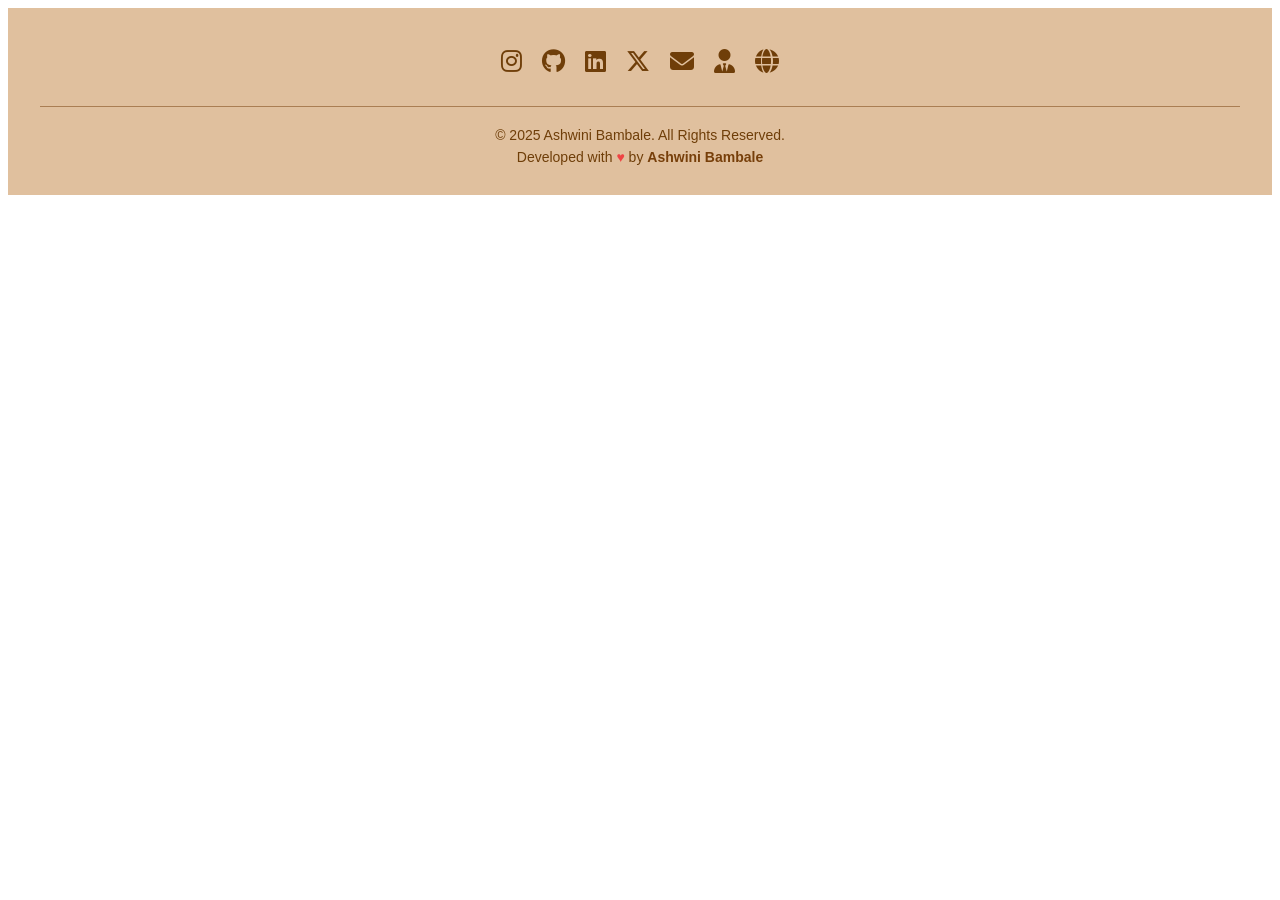
==== index.html @ 0dacc8e0 "Add files via upload" ====
<!DOCTYPE html>
<html lang="en">
<head>
  <meta charset="UTF-8">
  <meta name="viewport" content="width=device-width, initial-scale=1.0">
  <title>Ashwini Portfolio</title>
  <link rel="stylesheet" href="https://cdnjs.cloudflare.com/ajax/libs/font-awesome/6.7.1/css/all.min.css">
  
  <!-- Global & Component Styles -->
  <link rel="stylesheet" href="Style/style.css">
  <link rel="stylesheet" href="Style/home.css">
  <link rel="stylesheet" href="Style/about.css">
  <link rel="stylesheet" href="Style/skills.css">
  <link rel="stylesheet" href="Style/contact.css">
  <link rel="stylesheet" href="Style/Pproject.css">
  <link rel="stylesheet" href="Style/Eproject.css">
  <link rel="stylesheet" href="Style/resume.css"> 
  <link rel="stylesheet" href="Style/services.css">
  <link rel="stylesheet" href="Style/training.css">
  

  <link rel="stylesheet" href="https://unpkg.com/aos@next/dist/aos.css" />


  <style>
    /* Smooth scrolling */
    html {
      scroll-behavior: smooth;
    }
    section {
      min-height: 100vh; /* full page height */
      padding: 90px 20px;
      background: linear-gradient(to right, #fff5ec, #fbd9b6);

    }
  </style>
  
</head>

<body>
     <div id="navigation-placeholder"></div>
     <div id="home-placeholder"></div>
     <div id="about-placeholder"></div>
     <div id="skills-placeholder"></div>
     <div id="resume-placeholder"></div>
     <div id="software-placeholder"></div>
     <div id="experience-projects-placeholder"></div>
     <div id="personal-projects-placeholder"></div>
     <div id="training-placeholder"></div>
     <div id="services-placeholder"></div>
     <div id="contact-placeholder"></div>
    
    
     
    <!-- Other sections will come here -->

     <script src="https://unpkg.com/aos@next/dist/aos.js"></script>
    <script src="js/script.js"></script>

    <!-- Include Font Awesome in your <head> tag if possible -->
<link rel="stylesheet" href="https://cdnjs.cloudflare.com/ajax/libs/font-awesome/6.4.0/css/all.min.css">

<footer id="footer" style="background-color: #e0c09e; color: #6f3e09; padding: 30px 20px; font-family: 'Poppins', sans-serif;">
  <div style="max-width: 1200px; margin: 0 auto; display: flex; flex-direction: column; gap: 15px;">

    <!-- Social Media Icons -->
    <div style="display: flex; gap: 20px; align-items: center; justify-content: center; flex-wrap: wrap; padding: 10px 0;">

      <!-- Instagram -->
      <a href="https://www.instagram.com/_ashu1526_/" target="_blank" rel="noopener noreferrer" aria-label="Instagram" style="color: #6f3e09; font-size: 24px;">
        <i class="fab fa-instagram"></i>
      </a>

      <!-- GitHub -->
      <a href="https://github.com/ash15225" target="_blank" rel="noopener noreferrer" aria-label="GitHub" style="color: #6f3e09; font-size: 24px;">
        <i class="fab fa-github"></i>
      </a>

      <!-- LinkedIn -->
      <a href="https://www.linkedin.com/in/ashwini-bambale-016206223/" target="_blank" rel="noopener noreferrer" aria-label="LinkedIn" style="color: #6f3e09; font-size: 24px;">
        <i class="fab fa-linkedin"></i>
      </a>

      <!-- Twitter / X -->
      <a href="https://x.com/AshwiniBamble" target="_blank" rel="noopener noreferrer" aria-label="Twitter" style="color: #6f3e09; font-size: 24px;">
        <i class="fab fa-x-twitter"></i>
      </a>

      <!-- Email -->
      <a href="mailto:ashwinibambale200@gmail.com" aria-label="Email" style="color: #6f3e09; font-size: 24px;">
        <i class="fas fa-envelope"></i>
      </a>

      <!-- Indeed Profile -->
      <a href="https://profile.indeed.com/?hl=en_IN&co=IN&from=gnav-homepage" target="_blank" rel="noopener noreferrer" aria-label="Indeed Profile" style="color: #6f3e09; font-size: 24px;">
        <i class="fas fa-user-tie"></i>
      </a>

      <!-- Portfolio Website -->
      <a href="https://ash15225.github.io/my-portfolio/" target="_blank" rel="noopener noreferrer" aria-label="Portfolio Website" style="color: #6f3e09; font-size: 24px;">
        <i class="fas fa-globe"></i>
      </a>

    </div>

    <!-- Divider Line -->
    <div style="height: 1px; background-color: #773f0a; opacity: 0.5; margin: 5px 0;"></div>

    <!-- Copyright & Credit -->
    <div style="text-align: center; font-size: 14px; display: flex; flex-direction: column; gap: 6px;">
      <div>
        © 2025 Ashwini Bambale. All Rights Reserved.
      </div>
      <div>
        Developed with <span style="color: #ef4444;">♥</span> by 
        <a href="https://www.linkedin.com/in/ashwini-bambale-016206223/" target="_blank" rel="noopener noreferrer" style="color: #773f0a; font-weight: 600; text-decoration: none;">Ashwini Bambale</a>
      </div>
    </div>

  </div>
</footer>

</body>
</html>
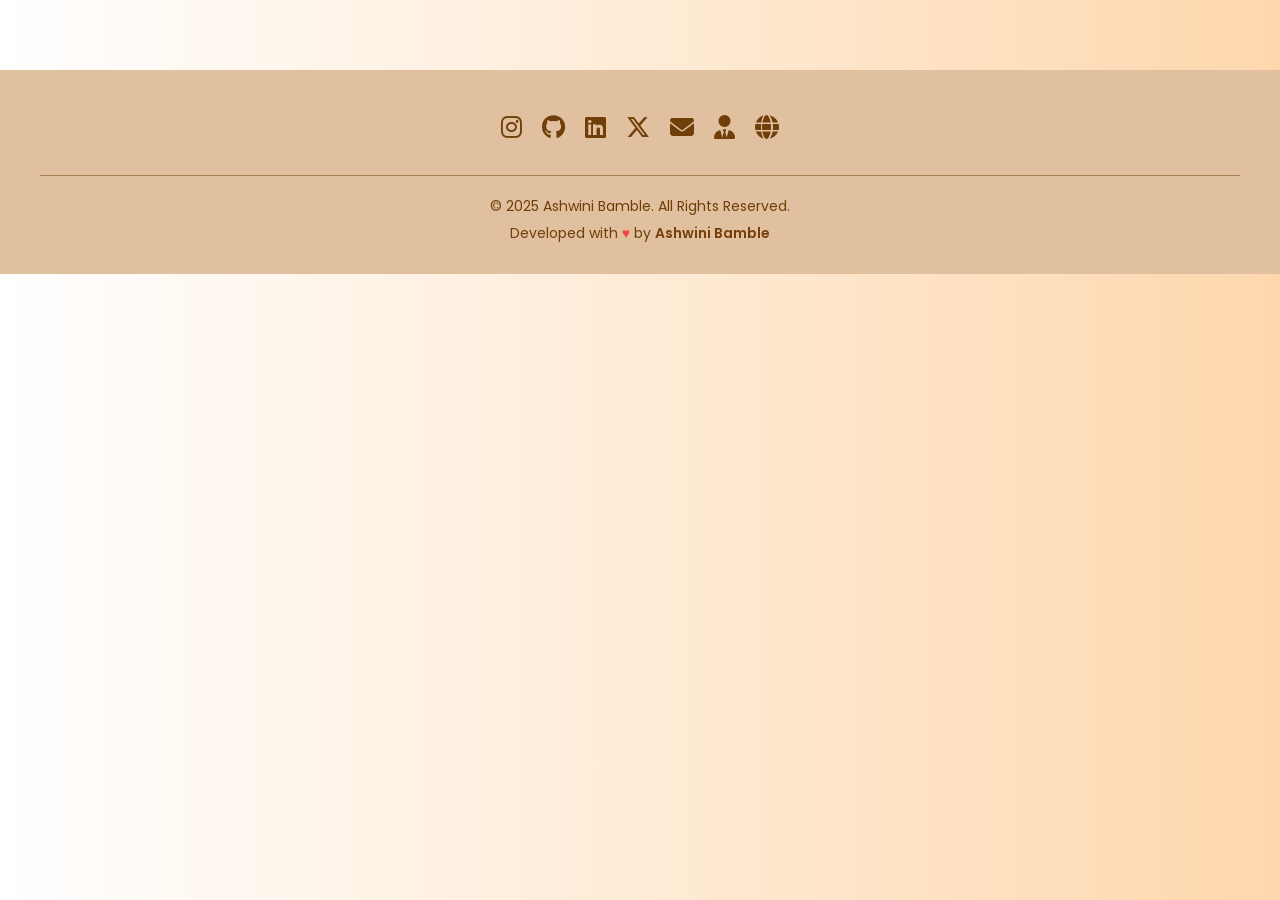
==== commit 28539b7e: "Update index.html" ====
--- a/index.html
+++ b/index.html
@@ -7,16 +7,16 @@
   <link rel="stylesheet" href="https://cdnjs.cloudflare.com/ajax/libs/font-awesome/6.7.1/css/all.min.css">
   
   <!-- Global & Component Styles -->
-  <link rel="stylesheet" href="Style/style.css">
-  <link rel="stylesheet" href="Style/home.css">
-  <link rel="stylesheet" href="Style/about.css">
-  <link rel="stylesheet" href="Style/skills.css">
-  <link rel="stylesheet" href="Style/contact.css">
-  <link rel="stylesheet" href="Style/Pproject.css">
-  <link rel="stylesheet" href="Style/Eproject.css">
-  <link rel="stylesheet" href="Style/resume.css"> 
-  <link rel="stylesheet" href="Style/services.css">
-  <link rel="stylesheet" href="Style/training.css">
+  <link rel="stylesheet" href="./style.css">
+  <link rel="stylesheet" href="./home.css">
+  <link rel="stylesheet" href="./about.css">
+  <link rel="stylesheet" href="./skills.css">
+  <link rel="stylesheet" href="./contact.css">
+  <link rel="stylesheet" href="./Pproject.css">
+  <link rel="stylesheet" href="./Eproject.css">
+  <link rel="stylesheet" href="./resume.css"> 
+  <link rel="stylesheet" href="./services.css">
+  <link rel="stylesheet" href="./training.css">
   
 
   <link rel="stylesheet" href="https://unpkg.com/aos@next/dist/aos.css" />
@@ -55,10 +55,11 @@
     <!-- Other sections will come here -->
 
      <script src="https://unpkg.com/aos@next/dist/aos.js"></script>
-    <script src="js/script.js"></script>
+    <script src="./script.js"></script>
 
     <!-- Include Font Awesome in your <head> tag if possible -->
 <link rel="stylesheet" href="https://cdnjs.cloudflare.com/ajax/libs/font-awesome/6.4.0/css/all.min.css">
+
 
 <footer id="footer" style="background-color: #e0c09e; color: #6f3e09; padding: 30px 20px; font-family: 'Poppins', sans-serif;">
   <div style="max-width: 1200px; margin: 0 auto; display: flex; flex-direction: column; gap: 15px;">
@@ -72,7 +73,7 @@
       </a>
 
       <!-- GitHub -->
-      <a href="https://github.com/ash15225" target="_blank" rel="noopener noreferrer" aria-label="GitHub" style="color: #6f3e09; font-size: 24px;">
+      <a href="https://github.com/ashwinibambale200-maker" target="_blank" rel="noopener noreferrer" aria-label="GitHub" style="color: #6f3e09; font-size: 24px;">
         <i class="fab fa-github"></i>
       </a>
 
@@ -97,7 +98,7 @@
       </a>
 
       <!-- Portfolio Website -->
-      <a href="https://ash15225.github.io/my-portfolio/" target="_blank" rel="noopener noreferrer" aria-label="Portfolio Website" style="color: #6f3e09; font-size: 24px;">
+      <a href="https://ashwinibambale200-maker.github.io/ashwini-portfolio/" target="_blank" rel="noopener noreferrer" aria-label="Portfolio Website" style="color: #6f3e09; font-size: 24px;">
         <i class="fas fa-globe"></i>
       </a>
 
@@ -109,16 +110,17 @@
     <!-- Copyright & Credit -->
     <div style="text-align: center; font-size: 14px; display: flex; flex-direction: column; gap: 6px;">
       <div>
-        © 2025 Ashwini Bambale. All Rights Reserved.
+        © 2025 Ashwini Bamble. All Rights Reserved.
       </div>
       <div>
         Developed with <span style="color: #ef4444;">♥</span> by 
-        <a href="https://www.linkedin.com/in/ashwini-bambale-016206223/" target="_blank" rel="noopener noreferrer" style="color: #773f0a; font-weight: 600; text-decoration: none;">Ashwini Bambale</a>
+        <a href="https://www.linkedin.com/in/ashwini-bambale-016206223/" target="_blank" rel="noopener noreferrer" style="color: #773f0a; font-weight: 600; text-decoration: none;">Ashwini Bamble</a>
       </div>
     </div>
 
   </div>
 </footer>
 
+
 </body>
 </html>
--- a/style.css
+++ b/style.css
@@ -0,0 +1,821 @@
+
+/* =========================================
+   1. GOOGLE FONT AND GLOBAL STYLES
+========================================= */
+
+@import url('https://fonts.googleapis.com/css2?family=Poppins:wght@100;200;300;400;500;600;700&display=swap');
+
+* {
+  margin: 0;
+  padding: 0;
+  box-sizing: border-box;
+  font-family: 'Poppins', sans-serif;
+}
+
+html {
+  scroll-behavior: smooth;
+  scroll-padding-top: 75px;
+  overflow-x: clip;
+}
+
+body {
+  width: 100%;
+  min-height: 100vh;
+  padding-top: 70px;
+  overflow-x: clip;
+  background: linear-gradient(to right, #ffffff, #fed7ad);
+  color: #222;
+}
+
+img {
+  max-width: 100%;
+  height: auto;
+}
+
+a {
+  overflow-wrap: anywhere;
+}
+
+h1,
+h2,
+h3,
+h4 {
+  line-height: 1.3;
+  overflow-wrap: break-word;
+}
+
+p,
+li {
+  line-height: 1.7;
+}
+
+/* =========================================
+   2. NAVIGATION BAR
+========================================= */
+
+nav {
+  width: 100%;
+  height: 70px;
+  position: fixed;
+  top: 0;
+  left: 0;
+  z-index: 1000;
+  display: flex;
+  align-items: center;
+  justify-content: center;
+  background: linear-gradient(to right, #ffe9d2, #c9b198);
+  box-shadow: 0 2px 10px rgba(0, 0, 0, 0.1);
+}
+
+.nav-container {
+  width: 100%;
+  max-width: 1400px;
+  height: 100%;
+  padding: 0 30px;
+  margin: 0 auto;
+  display: flex;
+  align-items: center;
+  justify-content: space-between;
+  gap: 20px;
+}
+
+.logo {
+  color: #222;
+  font-size: 1.5rem;
+  font-weight: 600;
+  flex-shrink: 0;
+}
+
+.logo span {
+  color: #6d4300;
+  text-shadow: 0 0 10px rgba(109, 67, 0, 0.2);
+}
+
+.nav-container > .links {
+  display: flex;
+  align-items: center;
+  justify-content: flex-end;
+  gap: clamp(12px, 2vw, 30px);
+}
+
+.nav-container .links .link a {
+  position: relative;
+  display: inline-block;
+  color: #222;
+  text-decoration: none;
+  font-size: clamp(0.85rem, 1.1vw, 1.05rem);
+  font-weight: 500;
+  transition: color 0.3s ease;
+  white-space: nowrap;
+}
+
+.nav-container .links .link a::before {
+  content: "";
+  position: absolute;
+  bottom: -5px;
+  left: 0;
+  width: 0;
+  height: 3px;
+  background: #6d4300;
+  transition: width 0.3s ease;
+}
+
+.nav-container .links .link a:hover::before {
+  width: 100%;
+}
+
+.nav-container .links .link a:hover {
+  color: #6d4300;
+}
+
+.nav-container .contact-btn {
+  padding: 7px 15px;
+  border: 2px solid #6d4300;
+  border-radius: 25px;
+  transition: background 0.3s ease;
+}
+
+.nav-container .contact-btn:hover {
+  background: #6d4300;
+}
+
+.nav-container .contact-btn:hover a {
+  color: #fff;
+}
+
+.hamburg,
+.cancel {
+  cursor: pointer;
+  font-size: 1.8rem;
+  color: #222;
+}
+
+.hamburg {
+  display: none;
+}
+
+.cancel {
+  display: none;
+}
+
+/* Mobile dropdown menu - hidden by default */
+
+.dropdown {
+  display: none;
+}
+
+
+
+/* =========================================
+   9. FOOTER
+========================================= */
+
+footer {
+  width: 100%;
+  overflow-wrap: anywhere;
+}
+
+footer a {
+  transition: color 0.3s ease, transform 0.3s ease;
+}
+
+footer a:hover {
+  color: #f09a3e !important;
+}
+
+/* =========================================
+   10. TABLET RESPONSIVENESS
+========================================= */
+
+@media (max-width: 1000px) {
+  .nav-container {
+    padding: 0 20px;
+  }
+
+  .nav-container > .links {
+    gap: 13px;
+  }
+
+  .nav-container .links .link a {
+    font-size: 0.85rem;
+  }
+
+  .logo h2 {
+    font-size: 20px !important;
+  }
+
+  .main-container {
+    gap: 25px;
+  }
+
+  .main-container .image {
+    width: 45%;
+  }
+
+  .main-container .content {
+    width: 50%;
+  }
+
+  .service-list {
+    grid-template-columns: repeat(2, minmax(0, 1fr));
+  }
+}
+
+/* =========================================
+   11. MOBILE NAVIGATION AND LAYOUT
+========================================= */
+
+@media (max-width: 768px) {
+  html {
+    scroll-padding-top: 65px;
+  }
+
+  body {
+    padding-top: 60px;
+  }
+
+  nav {
+    height: 60px;
+  }
+
+  .nav-container {
+    flex-direction: row;
+    justify-content: space-between;
+    padding: 0 18px;
+    gap: 10px;
+  }
+
+  .logo {
+    max-width: calc(100% - 45px);
+  }
+
+  .logo h2 {
+    font-size: 18px !important;
+  }
+
+  .nav-container > .links {
+    display: none !important;
+  }
+
+  .hamburg {
+    display: block;
+    position: static;
+    flex-shrink: 0;
+    font-size: 25px;
+    padding: 5px;
+  }
+
+  /* Full-screen mobile menu */
+  .dropdown {
+    display: block;
+    position: fixed;
+    inset: 60px 0 0;
+    z-index: 2000;
+    width: 100%;
+    height: calc(100dvh - 60px);
+    overflow-y: auto;
+    padding: 20px;
+    background: #fff5ec;
+    backdrop-filter: blur(8px);
+    box-shadow: 0 5px 20px rgba(0, 0, 0, 0.15);
+    transform: translateY(-110%);
+    transition: transform 0.3s ease;
+  }
+
+  .dropdown .links {
+    display: flex;
+    flex-direction: column;
+    align-items: stretch;
+    justify-content: flex-start;
+    gap: 5px;
+    padding: 20px 0;
+  }
+/* 
+  .dropdown .links a {
+    display: block;
+    width: 100%;
+    padding: 13px 10px;
+    color: #4a2c00;
+    text-align: center;
+    text-decoration: none;
+    font-size: 1.05rem;
+    border-radius: 6px;
+  } */
+
+  /* .dropdown .links a:hover {
+    background: #6d4300;
+    color: #fff;
+  } */
+
+  /* .dropdown .cancel {
+    display: block;
+    position: static;
+    align-self: center;
+    margin: 15px auto 0;
+    padding: 8px;
+    color: #4a2c00;
+    font-size: 26px;
+  } */
+
+  section {
+    min-height: auto !important;
+    padding: 60px 20px !important;
+    scroll-margin-top: 60px;
+  }
+
+  
+
+  /* Footer */
+  footer > div {
+    max-width: 100%;
+    padding-left: 15px;
+    padding-right: 15px;
+  }
+
+  footer > div > div:first-child {
+    flex-wrap: wrap;
+    justify-content: center;
+    gap: 20px !important;
+  }
+}
+
+/* =========================================
+   12. SMALL MOBILE PHONES
+========================================= */
+
+@media (max-width: 380px) {
+  .nav-container {
+    padding: 0 12px;
+  }
+
+  .logo h2 {
+    font-size: 15px !important;
+  }
+
+  section {
+    padding: 45px 15px !important;
+  }
+
+  .main-container .image img {
+    width: 95%;
+    max-width: 260px;
+  }
+
+  .main-container .content h1 {
+    font-size: 1.9rem;
+  }
+
+  .content .typewriter,
+  .content .typewriter span {
+    font-size: 1.05rem;
+  }
+
+  .social-links {
+    gap: 8px;
+  }
+
+  .social-links i {
+    width: 40px;
+    height: 40px;
+    font-size: 1.15rem;
+  }
+
+  .contact-info,
+  .contact-form {
+    padding: 15px;
+  }
+
+  .circle-skill {
+    width: 80px;
+    height: 80px;
+    flex-basis: 80px;
+  }
+}
+
+/* =========================================
+   13. ACCESSIBILITY
+========================================= */
+
+@media (prefers-reduced-motion: reduce) {
+  html {
+    scroll-behavior: auto;
+  }
+
+  *,
+  *::before,
+  *::after {
+    animation-duration: 0.01ms !important;
+    transition-duration: 0.01ms !important;
+  }
+}
+
+
+
+
+/* Skill Chips */
+.chip-container {
+  display: flex;
+  flex-wrap: wrap;
+  gap: 6px;
+}
+
+.chip {
+  background: #f1f3f5;
+  color: #495057;
+  font-size: 0.73rem;
+  font-weight: 600;
+  padding: 4px 10px;
+  border-radius: 6px;
+}
+
+.bg-chip-green  { background: #f0fdf4; color: #15803d; }
+.bg-chip-purple { background: #faf5ff; color: #7e22ce; }
+
+/* Quote Box & Watermark */
+.edu-quote-box {
+  display: flex;
+  align-items: center;
+  gap: 12px;
+  background: #ffffff;
+  padding: 16px 20px;
+  border-radius: 16px;
+  box-shadow: 0 4px 15px rgba(0,0,0,0.03);
+  border: 1px solid rgba(220, 200, 180, 0.4);
+  margin-top: 25px;
+}
+
+.edu-quote-box p {
+  margin: 0;
+  font-style: italic;
+  color: #555;
+  font-size: 0.9rem;
+}
+
+.watermark-text {
+  text-align: right;
+  font-style: italic;
+  font-weight: 600;
+  color: #888;
+  font-size: 0.95rem;
+  margin-top: 15px;
+  letter-spacing: 0.5px;
+}
+
+
+
+
+/* =========================================
+   2. NAVIGATION BAR
+========================================= */
+
+nav {
+  width: 100%;
+  height: 75px;
+  position: fixed;
+  top: 0;
+  left: 0;
+  z-index: 1000;
+  display: flex;
+  align-items: center;
+  justify-content: center;
+  background: linear-gradient(to right, #ffe9d2, #c9b198);
+  box-shadow: 0 4px 20px rgba(74, 44, 0, 0.08);
+}
+
+.nav-container {
+  width: 100%;
+  max-width: 1350px;
+  height: 100%;
+  padding: 0 30px;
+  margin: 0 auto;
+  display: flex;
+  align-items: center;
+  justify-content: space-between;
+  gap: 15px;
+}
+
+.logo {
+  color: #222;
+  flex-shrink: 0;
+}
+
+.logo span {
+  color: #6d4300;
+  text-shadow: 0 0 10px rgba(109, 67, 0, 0.2);
+}
+
+.nav-container > .links {
+  display: flex;
+  align-items: center;
+  justify-content: flex-end;
+  gap: clamp(12px, 1.5vw, 24px);
+}
+
+.nav-container .links .link a {
+  position: relative;
+  display: inline-block;
+  color: #2c1a00;
+  text-decoration: none;
+  font-size: clamp(0.85rem, 0.95vw, 1rem);
+  font-weight: 500;
+  transition: color 0.3s ease;
+  white-space: nowrap;
+}
+
+.nav-container .links .link a::before {
+  content: "";
+  position: absolute;
+  bottom: -4px;
+  left: 0;
+  width: 0;
+  height: 2.5px;
+  background: #6d4300;
+  transition: width 0.3s ease;
+}
+
+.nav-container .links .link a:hover::before {
+  width: 100%;
+}
+
+.nav-container .links .link a:hover {
+  color: #6d4300;
+}
+
+.nav-container .contact-btn {
+  padding: 6px 16px;
+  border: 2px solid #6d4300;
+  border-radius: 30px;
+  background: transparent;
+  transition: all 0.3s ease;
+}
+
+.nav-container .contact-btn a {
+  color: #e3d7c3;
+  font-weight: 600;
+}
+
+.nav-container .contact-btn:hover {
+  background: #e9dbba;
+  box-shadow: 0 4px 12px rgba(109, 67, 0, 0.2);
+}
+
+.nav-container .contact-btn:hover a {
+  color: #e3d7c3;
+}
+
+/* Hamburger & Cancel Icons */
+.hamburg {
+  display: none;
+  cursor: pointer;
+  font-size: 1.8rem;
+  color: #4a2c00;
+}
+
+.cancel {
+  cursor: pointer;
+  font-size: 1.8rem;
+  color: #4a2c00;
+}
+
+/* Mobile Dropdown Menu */
+/* .dropdown {
+  position: fixed;
+  top: 0;
+  left: -100%;
+  width: 100%;
+  height: 100vh;
+  background: linear-gradient(135deg, #ffe9d2, #c9b198);
+  display: flex;
+  flex-direction: column;
+  align-items: center;
+  justify-content: center;
+  z-index: 1001;
+  transition: all 0.4s ease-in-out;
+} */
+
+/* .dropdown .links {
+  display: flex;
+  flex-direction: column;
+  align-items: center;
+  gap: 18px;
+} */
+
+.dropdown .links a {
+  color: #2c1a00;
+  text-decoration: none;
+  font-size: 1.2rem;
+  font-weight: 600;
+  transition: color 0.3s ease;
+}
+
+.dropdown .links a:hover {
+  color: #6d4300;
+}
+
+.dropdown .cancel {
+  position: absolute;
+  top: 25px;
+  right: 30px;
+  cursor: pointer;
+  font-size: 1.8rem;
+  color: #4a2c00;
+}
+
+/* Responsive Breakpoint: Switches to Hamburger Menu below 1050px */
+@media (max-width: 1050px) {
+  .nav-container > .links {
+    display: none;
+  }
+  .hamburg {
+    display: block;
+  }
+}
+
+
+
+/* =========================================
+   MOBILE DROPDOWN MENU (FINAL FIX)
+========================================= */
+/* =========================================
+   MOBILE DROPDOWN MENU (Glassmorphic Left Sheet)
+========================================= */
+
+.dropdown {
+  position: fixed;
+  top: 0;
+  left: -100%; /* Hidden off-screen to the left by default */
+  width: 82%; /* Covers most of the screen like a sheet drawer */
+  max-width: 340px;
+  height: 100vh;
+  background: rgba(233, 209, 198, 0.85); /* Semi-transparent sheet background */
+  backdrop-filter: blur(12px); /* Frosted glass effect */
+  -webkit-backdrop-filter: blur(12px);
+  border-right: 1px solid rgba(224, 192, 158, 0.5);
+  box-shadow: 10px 0 30px rgba(74, 44, 0, 0.15);
+  display: flex;
+  flex-direction: column;
+  align-items: flex-start;
+  justify-content: flex-start;
+  z-index: 99999;
+  transition: left 0.35s cubic-bezier(0.4, 0, 0.2, 1);
+  padding: 80px 25px 30px 25px;
+  overflow-y: auto;
+}
+
+.dropdown .links {
+  display: flex;
+  flex-direction: column;
+  align-items: flex-start; /* Aligns text and icons to the left */
+  gap: 16px;
+  width: 100%;
+}
+
+.dropdown .links a {
+  display: flex;
+  align-items: center;
+  gap: 14px; /* Space between symbol and text */
+  color: #4a2c00;
+  text-decoration: none;
+  font-size: 1.05rem;
+  font-weight: 500;
+  width: 100%;
+  padding: 8px 10px;
+  border-radius: 8px;
+  transition: all 0.25s ease;
+}
+
+.dropdown .links a i {
+  font-size: 1.15rem;
+  color: #8b4513;
+  width: 24px;
+  text-align: center;
+}
+
+.dropdown .links a:hover {
+  background: rgba(139, 69, 19, 0.1);
+  color: #8b4513;
+  transform: translateX(4px);
+}
+
+/* Close X Mark Button Positioned at Top Right of Sheet */
+.dropdown .cancel {
+  position: absolute;
+  top: 25px;
+  right: 25px;
+  cursor: pointer;
+  font-size: 1.6rem;
+  color: #4a2c00;
+  background: rgba(255, 255, 255, 0.6);
+  width: 36px;
+  height: 36px;
+  border-radius: 50%;
+  display: flex;
+  align-items: center;
+  justify-content: center;
+  transition: all 0.2s ease;
+}
+
+.dropdown .cancel:hover {
+  background: #4a2c00;
+  color: #fff;
+}
+
+
+
+
+
+
+
+
+
+/* Mobile menu: hidden by default */
+.dropdown {
+    position: fixed;
+    top: 0;
+    left: -100;
+    width: 100%;
+    height: 100%;
+    height: 100dvh;
+    background: rgba(233, 209, 198, 0.85); 
+    z-index: 2000;
+    overflow-y: auto;
+
+    transform: translateX(-100%);
+    visibility: hidden;
+    pointer-events: none;
+
+    transition: transform 0.3s ease, visibility 0.3s ease;
+}
+
+/* Open menu */
+.dropdown.active {
+    transform: translateX(0);
+    visibility: visible;
+    pointer-events: auto;
+    left: 0;
+}
+
+/* Display mobile menu items vertically */
+.dropdown .links {
+    display: flex;
+    flex-direction: column;
+    gap: 0;
+    padding: 85px 20px 25px;
+    position: relative;
+}
+.dropdown .links {
+    position: absolute;
+    top: 0;
+    left: 0;
+    width: 280px; /* Adjust width as needed */
+    height: 100%;
+    /* Or your menu background color */
+    padding: 20px;
+    display: flex;
+    flex-direction: column;
+    gap: 15px;
+}
+
+.dropdown .links a {
+    display: flex;
+    align-items: center;
+    gap: 14px;
+    padding: 16px;
+    color: #563600;
+    text-decoration: none;
+    font-size: 18px;
+}
+
+.dropdown .links a:hover {
+    background: rgba(255, 255, 255, 0.4);
+}
+
+/* X button */
+.dropdown .cancel {
+    position: absolute;
+    top: 20px;
+    left: 280px;
+    font-size: 28px;
+    cursor: pointer;
+    padding: 10px;
+    color: #563600;
+}
+
+/* Mobile hamburger */
+.hamburg {
+    cursor: pointer;
+    font-size: 30px;
+    color: #563600;
+}
+
+/* Hide desktop links on smaller screens */
+@media (max-width: 900px) {
+    nav .links {
+        display: none;
+    }
+
+    .hamburg {
+        display: block;
+    }
+}
+
--- a/home.css
+++ b/home.css
@@ -0,0 +1,317 @@
+/* =========================================
+   3. HOME SECTION (Background Removed)
+========================================= */
+
+section {
+  width: 100%;
+  min-height: 90vh;
+  padding: 80px 25px !important;
+  scroll-margin-top: 70px;
+}
+
+#home {
+  display: flex;
+  align-items: center;
+  justify-content: center;
+  /* Background color removed so section background shows through */
+}
+
+.main-container {
+  width: 100%;
+  max-width: 1250px;
+  min-height: 65vh;
+  margin: 0 auto;
+  display: flex;
+  align-items: center;
+  justify-content: space-evenly;
+  gap: 40px;
+}
+
+.main-container .image {
+  width: 45%;
+  min-width: 0;
+}
+
+.main-container .image img {
+  display: block;
+  width: 100%;
+  max-width: 500px;
+  margin: 0 auto;
+  object-fit: contain;
+  filter: drop-shadow(0 15px 25px rgba(74, 44, 0, 0.12));
+  transition: transform 0.4s ease;
+}
+
+.main-container .image img:hover {
+  transform: translateY(-5px);
+}
+
+.main-container .content {
+  width: 45%;
+  min-width: 0;
+  color: #222;
+  font-family: 'Poppins', sans-serif;
+}
+
+.content h1 {
+  font-size: clamp(2.2rem, 4.5vw, 3.6rem);
+  margin-bottom: 12px;
+  font-weight: 700;
+  color: #2c1a00;
+}
+
+.content h1 span {
+  color: #805106;
+  text-shadow: 0 2px 10px rgba(128, 81, 6, 0.15);
+}
+
+.content .typewriter {
+  font-size: clamp(1.2rem, 2.5vw, 1.8rem);
+  font-weight: 600;
+  margin-bottom: 18px;
+  color: #4a2c00;
+}
+
+.content .typewriter span {
+  color: #805106;
+  font-size: clamp(1.2rem, 2.5vw, 1.8rem);
+  text-shadow: 0 0 5px rgba(128, 81, 6, 0.15);
+  position: relative;
+}
+
+.typewriter span::before {
+  content: "Developer";
+  animation: words 10s infinite;
+}
+
+.typewriter span::after {
+  content: "";
+  position: absolute;
+  top: 0;
+  right: -8px;
+  width: calc(100% + 8px);
+  height: 100%;
+  border-left: 3px solid #805106;
+  background: transparent;
+  animation: cursor 0.6s linear infinite;
+}
+
+@keyframes cursor {
+  50% {
+    border-color: transparent;
+  }
+}
+
+@keyframes words {
+  0%, 33% {
+    content: ".NET Core Developer";
+  }
+  34%, 66% {
+    content: "Full-Stack Engineer";
+  }
+  67%, 100% {
+    content: "AI & Cloud Explorer ";
+  }
+}
+
+.content p {
+  font-size: 1.02rem;
+  margin: 15px 0 22px 0;
+  line-height: 1.8;
+  color: #4a4a4a;
+}
+
+/* Social Links Modern Styling */
+.social-links {
+  display: flex;
+  flex-wrap: wrap;
+  align-items: center;
+  gap: 14px;
+  margin: 22px 0;
+}
+
+.social-links a {
+  text-decoration: none;
+}
+
+.social-links i {
+  display: inline-flex;
+  align-items: center;
+  justify-content: center;
+  width: 44px;
+  height: 44px;
+  background: rgba(255, 255, 255, 0.8);
+  border: 2px solid #805106;
+  border-radius: 50%;
+  color: #805106;
+  font-size: 1.25rem;
+  transition: all 0.3s cubic-bezier(0.4, 0, 0.2, 1);
+  box-shadow: 0 4px 10px rgba(128, 81, 6, 0.08);
+}
+
+.social-links i:hover {
+  color: #fff;
+  background: #805106;
+  border-color: #805106;
+  transform: translateY(-4px) scale(1.08);
+  box-shadow: 0 8px 20px rgba(128, 81, 6, 0.25);
+}
+
+/* Button Refinement */
+.content .btn {
+  margin-top: 20px;
+}
+
+.content .cv-btn {
+  display: inline-flex;
+  align-items: center;
+  justify-content: center;
+  min-height: 48px;
+  padding: 12px 28px;
+  border: none;
+  border-radius: 8px;
+  background: linear-gradient(135deg, #6d4300, #4a2c00);
+  color: #fff;
+  font-size: 1.02rem;
+  font-weight: 600;
+  letter-spacing: 0.3px;
+  cursor: pointer;
+  box-shadow: 0 6px 15px rgba(74, 44, 0, 0.2);
+  transition: all 0.3s ease;
+}
+
+.content .cv-btn:hover {
+  background: linear-gradient(135deg, #805106, #6d4300);
+  transform: translateY(-3px);
+  box-shadow: 0 10px 22px rgba(74, 44, 0, 0.3);
+}
+
+/* Responsive Media Query for Mobile Devices */
+@media (max-width: 900px) {
+  #home {
+    min-height: auto;
+    padding: 60px 20px !important;
+  }
+
+  .main-container {
+    flex-direction: column;
+    justify-content: center;
+    gap: 30px;
+    text-align: center;
+  }
+
+  .main-container .image,
+  .main-container .content {
+    width: 100%;
+  }
+
+  .main-container .image img {
+    width: 75%;
+    max-width: 280px;
+    margin: 0 auto;
+  }
+
+  .main-container .content h1 {
+    font-size: clamp(2rem, 7vw, 2.5rem);
+  }
+
+  .content .typewriter,
+  .content .typewriter span {
+    font-size: clamp(1.1rem, 4vw, 1.5rem);
+  }
+
+  .content p {
+    font-size: 0.95rem;
+    padding: 0 10px;
+  }
+
+  .social-links {
+    justify-content: center;
+  }
+
+  .content .btn {
+    display: flex;
+    justify-content: center;
+  }
+}
+
+
+/* Center Alignment Wrapper */
+.hero-actions {
+  display: flex;
+  flex-direction: column;
+  align-items: center;
+  justify-content: center;
+  width: 100%;
+  margin-top: 20px;
+}
+
+/* Center Social Media Icons */
+.social-links {
+  display: flex;
+  justify-content: center;
+  align-items: center;
+  flex-wrap: wrap;
+  gap: 14px;
+  margin-bottom: 20px;
+  width: 100%;
+}
+
+.social-links a {
+  text-decoration: none;
+}
+
+.social-links i {
+  display: inline-flex;
+  align-items: center;
+  justify-content: center;
+  width: 44px;
+  height: 44px;
+  background: rgba(255, 255, 255, 0.8);
+  border: 2px solid #805106;
+  border-radius: 50%;
+  color: #805106;
+  font-size: 1.25rem;
+  transition: all 0.3s cubic-bezier(0.4, 0, 0.2, 1);
+  box-shadow: 0 4px 10px rgba(128, 81, 6, 0.08);
+}
+
+.social-links i:hover {
+  color: #fff;
+  background: #805106;
+  border-color: #805106;
+  transform: translateY(-4px) scale(1.08);
+  box-shadow: 0 8px 20px rgba(128, 81, 6, 0.25);
+}
+
+/* Center Download CV Button */
+.btn {
+  display: flex;
+  justify-content: center;
+  align-items: center;
+  width: 100%;
+}
+
+.cv-btn {
+  display: inline-flex;
+  align-items: center;
+  justify-content: center;
+  min-height: 48px;
+  padding: 12px 28px;
+  border: none;
+  border-radius: 8px;
+  background: linear-gradient(135deg, #6d4300, #4a2c00);
+  color: #fff;
+  font-size: 1.02rem;
+  font-weight: 600;
+  letter-spacing: 0.3px;
+  cursor: pointer;
+  box-shadow: 0 6px 15px rgba(74, 44, 0, 0.2);
+  transition: all 0.3s ease;
+}
+
+.cv-btn:hover {
+  background: linear-gradient(135deg, #805106, #6d4300);
+  transform: translateY(-3px);
+  box-shadow: 0 10px 22px rgba(74, 44, 0, 0.3);
+}
--- a/about.css
+++ b/about.css
@@ -0,0 +1,610 @@
+/* #about {
+  padding: 90px 20px;
+  background: linear-gradient(to right, #fff5ec, #fbd9b6);
+  font-family: 'Poppins', sans-serif;
+}
+
+#about .about-container {
+  max-width: 1100px;
+  margin: 0 auto;
+  display: flex;
+  flex-wrap: wrap;
+  align-items: flex-start;
+  gap: 40px;
+}
+
+#about .about-text {
+  flex: 2;
+  min-width: 280px;
+}
+
+#about h2 {
+  font-size: 2rem;
+  margin-bottom: 15px;
+  color: #4a2c00;
+}
+
+#about h3 {
+  font-size: 1.3rem;
+  color: #222;
+  margin-bottom: 15px;
+}
+
+#about .about-text p {
+  margin: 15px 0;
+  font-size: 1.05rem;
+  color: #333;
+  line-height: 1.8;
+}
+
+/* Personal Details Grid Styles */
+#about .details-grid {
+  display: grid;
+  grid-template-columns: 1fr 1fr;
+  gap: 15px;
+  font-size: 1rem;
+  margin-top: 20px;
+  color: #222;
+}
+
+#about .details-grid p {
+  margin: 0;
+  overflow-wrap: anywhere;
+}
+
+#about .details-grid a {
+  color: #8b4513;
+  text-decoration: none;
+}
+
+#about .details-grid a:hover {
+  text-decoration: underline;
+}
+
+#about .about-footer-text {
+  margin-top: 20px;
+  font-size: 1rem;
+  line-height: 1.8;
+  color: #444;
+}
+
+/* Right Side Image Styles */
+#about .about-image {
+  flex: 1;
+  min-width: 280px;
+  position: sticky;
+  top: 40px;
+}
+
+#about .about-image img {
+  display: block;
+  width: 100%;
+  height: auto;
+  object-fit: cover;
+  border-radius: 12px;
+  box-shadow: 0 4px 12px rgba(0, 0, 0, 0.15);
+}
+
+/* Center About section heading */
+#about .about-tag {
+  display: flex;
+  width: fit-content;
+  margin: 0 auto 18px;
+  align-items: center;
+  justify-content: center;
+}
+
+#about .about-title {
+  text-align: center;
+  margin: 0 auto 20px;
+}
+
+/* Responsive Media Query for Mobile Screens */
+@media (max-width: 768px) {
+  #about .about-container {
+    flex-direction: column !important;
+    align-items: stretch !important;
+    gap: 25px !important;
+  }
+
+  #about .about-image {
+    position: static;
+  }
+
+  #about .details-grid {
+    grid-template-columns: 1fr !important;
+    gap: 10px !important;
+  }
+} */
+
+
+
+
+/* =========================================
+   ABOUT SECTION
+========================================= */
+
+.about-section {
+  position: relative;
+  padding: 100px 6%;
+  overflow: hidden;
+  background: linear-gradient(
+    135deg,
+    #fff7ef 0%,
+    #ffe8d3 50%,
+    #fbd8b8 100%
+  );
+  font-family: "Poppins", sans-serif;
+}
+
+.about-container {
+  max-width: 1350px;
+  margin: 0 auto;
+  display: grid;
+  grid-template-columns: minmax(0, 1.6fr) minmax(300px, 0.8fr);
+  align-items: start;
+  gap: 65px;
+}
+
+/* Section Label */
+
+.about-tag {
+  display: inline-flex;
+  align-items: center;
+  gap: 9px;
+  padding: 9px 16px;
+  margin-bottom: 18px;
+  border: 1px solid rgba(183, 91, 30, 0.2);
+  border-radius: 30px;
+  background: rgba(255, 255, 255, 0.55);
+  color: #a94d16;
+  font-size: 12px;
+  font-weight: 700;
+  letter-spacing: 1.4px;
+}
+
+/* Main Heading */
+
+.about-title {
+  margin: 0 0 15px;
+  color: #302014;
+  font-size: clamp(34px, 4vw, 48px);
+  font-weight: 800;
+  line-height: 1.2;
+}
+
+.about-title span {
+  color: #b95b20;
+}
+
+.about-subtitle {
+  margin: 0 0 24px;
+  color: #39271d;
+  font-size: clamp(19px, 2vw, 25px);
+  font-weight: 700;
+  line-height: 1.5;
+}
+
+.about-subtitle span {
+  color: #b65a21;
+}
+
+/* Description */
+
+.about-description {
+  margin: 0 0 17px;
+  color: #221005;
+  font-size: 15.5px;
+  line-height: 1.95;
+}
+
+.about-description strong {
+  color: #381602;
+  font-weight: 700;
+}
+
+/* Professional Highlights */
+
+.about-highlights {
+  display: grid;
+  grid-template-columns: repeat(2, minmax(0, 1fr));
+  gap: 15px;
+  margin: 30px 0;
+}
+
+.highlight-item {
+  display: flex;
+  align-items: flex-start;
+  gap: 14px;
+  padding: 19px 16px;
+  background: rgba(255, 255, 255, 0.62);
+  border: 1px solid rgba(170, 100, 55, 0.12);
+  border-radius: 14px;
+  transition: transform 0.3s ease,
+              box-shadow 0.3s ease,
+              border-color 0.3s ease;
+}
+
+.highlight-item:hover {
+  transform: translateY(-5px);
+  border-color: rgba(185, 91, 32, 0.4);
+  box-shadow: 0 12px 28px rgba(105, 57, 27, 0.09);
+}
+
+.highlight-icon {
+  display: flex;
+  flex-shrink: 0;
+  align-items: center;
+  justify-content: center;
+  width: 43px;
+  height: 43px;
+  border-radius: 12px;
+  background: linear-gradient(135deg, #c66a2c, #9e4216);
+  color: #fff;
+  font-size: 17px;
+}
+
+.highlight-item h4 {
+  margin: 1px 0 6px;
+  color: #38251a;
+  font-size: 13.5px;
+  font-weight: 700;
+  line-height: 1.5;
+}
+
+.highlight-item p {
+  margin: 0;
+  color: #756258;
+  font-size: 12px;
+  line-height: 1.7;
+}
+
+/* Personal Details */
+
+.about-details {
+  display: grid;
+  grid-template-columns: repeat(2, minmax(0, 1fr));
+  gap: 13px;
+  margin-bottom: 25px;
+}
+
+.about-detail-card {
+  display: flex;
+  align-items: center;
+  gap: 13px;
+  min-width: 0;
+  padding: 17px 15px;
+  background: rgba(255, 255, 255, 0.48);
+  border-radius: 12px;
+  border: 1px solid rgba(170, 100, 55, 0.13);
+}
+
+.about-detail-card > i {
+  display: flex;
+  flex-shrink: 0;
+  align-items: center;
+  justify-content: center;
+  width: 38px;
+  height: 38px;
+  border-radius: 10px;
+  background: #fff0e2;
+  color: #b45820;
+  font-size: 16px;
+}
+
+.about-detail-card div {
+  display: flex;
+  flex-direction: column;
+  gap: 5px;
+  min-width: 0;
+}
+
+.about-detail-card span {
+  color: #8a7465;
+  font-size: 11px;
+  font-weight: 600;
+  text-transform: uppercase;
+  letter-spacing: 0.7px;
+}
+
+.about-detail-card strong,
+.about-detail-card a {
+  color: #3e2a1f;
+  font-size: 12.5px;
+  font-weight: 600;
+  line-height: 1.6;
+  overflow-wrap: anywhere;
+}
+
+.about-detail-card a {
+  text-decoration: none;
+  transition: color 0.3s ease;
+}
+
+.about-detail-card a:hover {
+  color: #b95b20;
+}
+
+/* Career Mission */
+
+.about-mission {
+  display: flex;
+  align-items: flex-start;
+  gap: 14px;
+  padding: 20px 21px;
+  margin: 25px 0;
+  background: rgba(185, 91, 32, 0.07);
+  border-left: 4px solid #b95b20;
+  border-radius: 0 12px 12px 0;
+}
+
+.about-mission > i {
+  margin-top: 4px;
+  color: #b95b20;
+  font-size: 20px;
+}
+
+.about-mission p {
+  margin: 0;
+  color: #514035;
+  font-size: 13.5px;
+  line-height: 1.9;
+}
+
+/* Buttons */
+
+.about-buttons {
+  display: flex;
+  flex-wrap: wrap;
+  gap: 14px;
+  margin-top: 28px;
+}
+
+.about-btn {
+  display: inline-flex;
+  align-items: center;
+  justify-content: center;
+  gap: 10px;
+  padding: 14px 21px;
+  border: 1px solid #b95b20;
+  border-radius: 9px;
+  font-size: 13px;
+  font-weight: 700;
+  text-decoration: none;
+  transition: all 0.3s ease;
+}
+
+.primary-btn {
+  background: linear-gradient(135deg, #c96b2b, #a34718);
+  color: #fff;
+  box-shadow: 0 6px 15px rgba(166, 75, 25, 0.17);
+}
+
+.primary-btn:hover {
+  transform: translateY(-3px);
+  background: #873b15;
+  box-shadow: 0 10px 22px rgba(166, 75, 25, 0.24);
+}
+
+.secondary-btn {
+  background: rgba(255, 255, 255, 0.55);
+  color: #9e481b;
+}
+
+.secondary-btn:hover {
+  transform: translateY(-3px);
+  background: #fff;
+  color: #7e3512;
+}
+
+/* =========================================
+   PROFILE IMAGE
+========================================= */
+
+.about-image-wrapper {
+  position: sticky;
+  top: 100px;
+  width: 100%;
+  max-width: 410px;
+  margin: 30px auto 0;
+  z-index: 1;
+}
+
+.about-image {
+  position: relative;
+  z-index: 2;
+  padding: 9px;
+  border-radius: 22px;
+  background: rgba(255, 255, 255, 0.65);
+  border: 1px solid rgba(185, 91, 32, 0.2);
+  box-shadow: 0 22px 50px rgba(78, 43, 24, 0.15);
+}
+
+.about-image img {
+  display: block;
+  width: 100%;
+  height: 480px;
+  object-fit: cover;
+  object-position: center top;
+  border-radius: 16px;
+  background: #302d2a;
+}
+
+/* Image Caption */
+
+.about-image-caption {
+  position: relative;
+  z-index: 3;
+  display: flex;
+  align-items: center;
+  gap: 14px;
+  width: calc(100% - 30px);
+  margin: -28px auto 0;
+  padding: 19px;
+  background: #fffaf5;
+  border: 1px solid rgba(185, 91, 32, 0.15);
+  border-radius: 14px;
+  box-shadow: 0 12px 30px rgba(78, 43, 24, 0.12);
+}
+
+.caption-icon {
+  display: flex;
+  flex-shrink: 0;
+  align-items: center;
+  justify-content: center;
+  width: 45px;
+  height: 45px;
+  border-radius: 12px;
+  background: #b95b20;
+  color: #fff;
+  font-size: 18px;
+}
+
+.about-image-caption div:last-child {
+  display: flex;
+  flex-direction: column;
+  gap: 5px;
+}
+
+.about-image-caption strong {
+  color: #38251a;
+  font-size: 14px;
+}
+
+.about-image-caption span {
+  color: #806a5c;
+  font-size: 11px;
+  line-height: 1.6;
+}
+
+/* Decorative Elements */
+
+.about-decoration {
+  position: absolute;
+  z-index: 0;
+  border-radius: 50%;
+  pointer-events: none;
+}
+
+.decoration-one {
+  top: -25px;
+  right: -22px;
+  width: 100px;
+  height: 100px;
+  border: 2px solid rgba(185, 91, 32, 0.25);
+}
+
+.decoration-two {
+  bottom: 45px;
+  left: -28px;
+  width: 70px;
+  height: 70px;
+  background: rgba(185, 91, 32, 0.12);
+}
+
+/* =========================================
+   RESPONSIVE DESIGN
+========================================= */
+
+@media (max-width: 1050px) {
+  .about-section {
+    padding: 80px 5%;
+  }
+
+  .about-container {
+    grid-template-columns: minmax(0, 1.35fr) minmax(260px, 0.8fr);
+    gap: 35px;
+  }
+
+  .about-image img {
+    height: 400px;
+  }
+
+  .about-highlights {
+    gap: 10px;
+  }
+
+  .highlight-item {
+    padding: 15px 12px;
+  }
+}
+
+@media (max-width: 760px) {
+  .about-section {
+    padding: 65px 6%;
+  }
+
+  .about-container {
+    grid-template-columns: 1fr;
+    gap: 40px;
+  }
+
+  .about-text {
+    order: 1;
+  }
+
+  .about-image-wrapper {
+    position: relative;
+    top: auto;
+    order: 2;
+    max-width: 360px;
+    margin-top: 0;
+  }
+
+  .about-image img {
+    height: 400px;
+  }
+
+  .about-title {
+    font-size: 36px;
+  }
+
+  .about-description {
+    font-size: 14px;
+    line-height: 1.9;
+  }
+
+  .about-subtitle {
+    font-size: 20px;
+  }
+}
+
+@media (max-width: 480px) {
+  .about-section {
+    padding: 50px 5%;
+  }
+
+  .about-highlights,
+  .about-details {
+    grid-template-columns: 1fr;
+  }
+
+  .highlight-item {
+    padding: 17px;
+  }
+
+  .about-title {
+    font-size: 32px;
+  }
+
+  .about-subtitle {
+    font-size: 18px;
+  }
+
+  .about-buttons {
+    flex-direction: column;
+  }
+
+  .about-btn {
+    width: 100%;
+    box-sizing: border-box;
+  }
+
+  .about-image img {
+    height: 350px;
+  }
+
+  .about-image-caption {
+    padding: 15px;
+  }
+}
--- a/skills.css
+++ b/skills.css
@@ -0,0 +1,789 @@
+
+/* =========================================
+   5. SKILLS SECTION
+========================================= */
+
+#skills {
+  padding: 70px 25px !important;
+  /* background: #f5e6d6; */
+  text-align: center;
+  color: #4a2c00;
+}
+
+#skills h2 {
+  font-size: clamp(1.8rem, 4vw, 2.3rem);
+  margin-bottom: 15px;
+}
+
+#skills > p {
+  max-width: 750px;
+  margin: 0 auto 35px;
+  color: #555;
+}
+
+.skills-circles {
+  display: flex;
+  flex-wrap: wrap;
+  justify-content: center;
+  align-items: center;
+  gap: 30px;
+  margin-bottom: 45px;
+}
+
+.circle-skill {
+  width: 120px;
+  height: 120px;
+  flex: 0 0 120px;
+}
+
+.circle-skill svg {
+  display: block;
+  width: 100%;
+  height: 100%;
+}
+
+.bg {
+  fill: none;
+  stroke: #eee;
+  stroke-width: 3;
+}
+
+.progress {
+  fill: none;
+  stroke-width: 3;
+  stroke-linecap: round;
+  transform: rotate(-90deg);
+  transform-origin: center;
+}
+
+.progress.html {
+  stroke: #f16529;
+}
+
+.progress.css {
+  stroke: #2965f1;
+}
+
+.progress.js {
+  stroke: #f0db4f;
+}
+
+.progress.php {
+  stroke: #8892be;
+}
+
+.percentage {
+  fill: #333;
+  font-size: 7px;
+  text-anchor: middle;
+  dominant-baseline: middle;
+  font-weight: bold;
+}
+
+.skills-details {
+  width: 100%;
+  max-width: 900px;
+  margin: 0 auto;
+  text-align: left;
+}
+
+.skills-details h3 {
+  font-size: 1.5rem;
+  margin-bottom: 20px;
+}
+
+.skills-details ul {
+  padding-left: 25px;
+}
+
+.skills-details li {
+  margin-bottom: 12px;
+  line-height: 1.7;
+}
+
+
+  /* Skills */
+  .skills-circles {
+    gap: 20px;
+  }
+
+  .circle-skill {
+    width: 95px;
+    height: 95px;
+    flex-basis: 95px;
+  }
+
+  .skills-details h3 {
+    font-size: 1.3rem;
+  }
+
+
+  
+/* =========================
+   TECHNICAL SKILLS SECTION
+========================= */
+
+.skills-section {
+  padding: 90px 20px;
+  /* background: linear-gradient(135deg, #fff8f1, #f7f4ff, #f1f9ff); */
+  color: #25213b;
+}
+
+.skills-container {
+  max-width: 1150px;
+  margin: 0 auto;
+}
+
+.skills-heading {
+  max-width: 750px;
+  margin-bottom: 45px;
+  text-align: center;
+  font-size: 32px;
+    margin-bottom: 30px;
+    margin: 0 auto 45px auto;
+}
+
+.section-label {
+  display: inline-block;
+  color:  #a84c18;
+  text-align: center;
+  font-size: 13px;
+  font-weight: 800;
+  letter-spacing: 3px;
+  margin-bottom: 12px;
+  margin: 0 auto 12px auto;
+}
+
+.skills-heading h2 {
+  font-size: clamp(30px, 4vw, 42px);
+  line-height: 1.25;
+ margin: 0 auto 15px auto;
+  color: #211b3b;
+  text-align: center;
+}
+
+.skills-heading h2 span {
+  color: #a84c18;
+}
+
+.skills-heading p,
+.skills-subheading p {
+  color: #68647d;
+  font-size: 15px;
+  line-height: 1.8;
+}
+
+.skills-subheading {
+  margin: 35px 0 22px;
+}
+
+.skills-subheading h3 {
+  font-size: 23px;
+  margin: 0 0 8px;
+  color: #703f04;
+}
+
+.skills-subheading h3 i {
+  color: #be7f0b;
+  margin-right: 10px;
+}
+
+.skills-subheading p {
+  margin: 0;
+}
+
+.skills-heading p {
+  max-width: 650px;           /* Prevents paragraph lines from stretching too wide */
+  margin: 0 auto;             /* Centers the paragraph block horizontally */
+  color: #68647d;
+  font-size: 15px;
+  line-height: 1.8;
+  text-align: center;
+}
+
+/* Core skills cards */
+
+.core-skills-grid {
+  display: grid;
+  grid-template-columns: repeat(4, minmax(0, 1fr));
+  gap: 20px;
+}
+
+.core-skill-card {
+  /* background: rgba(255, 255, 255, 0.88); */
+  border: 1px solid #e9e2ff;
+  border-radius: 18px;
+  padding: 28px 15px;
+  text-align: center;
+  box-shadow: 0 6px 22px rgba(65, 45, 115, 0.05);
+  transition: transform 0.3s ease, box-shadow 0.3s ease;
+}
+
+.core-skill-card:hover {
+  transform: translateY(-7px);
+  box-shadow: 0 14px 30px rgba(85, 59, 155, 0.13);
+}
+
+.skill-icon {
+  width: 68px;
+  height: 68px;
+  margin: 0 auto 17px;
+  border-radius: 20px;
+  display: flex;
+  align-items: center;
+  justify-content: center;
+  font-size: 34px;
+  transition: transform 0.3s ease;
+}
+
+.core-skill-card:hover .skill-icon {
+  transform: scale(1.08);
+}
+
+.html-icon {
+  color: #e85b2a;
+  background: #fff0e9;
+}
+
+.css-icon {
+  color: #2477dc;
+  background: #eaf3ff;
+}
+
+.js-icon {
+  color: #b38a00;
+  background: #fff8d9;
+}
+
+.csharp-icon {
+  color: #6941c6;
+  background: #f1eaff;
+}
+
+.angular-icon {
+  color: #dd3155;
+  background: #ffedf1;
+}
+
+.sql-icon {
+  color: #1976d2;
+  background: #e9f4ff;
+}
+
+.api-icon {
+  color: #168a86;
+  background: #e3f8f4;
+}
+
+.aws-icon {
+  color: #e88a16;
+  background: #fff3df;
+}
+
+.core-skill-card h4 {
+  margin: 0 0 9px;
+  font-size: 17px;
+  color: #28213f;
+}
+
+.core-skill-card p {
+  margin: 0;
+  color: #716b83;
+  font-size: 13px;
+  line-height: 1.7;
+}
+
+/* Additional skills */
+
+.other-heading {
+  margin-top: 55px;
+}
+
+.additional-skills-grid {
+  display: grid;
+  grid-template-columns: repeat(2, minmax(0, 1fr));
+  gap: 18px;
+}
+
+.detail-skill-card {
+  display: flex;
+  align-items: flex-start;
+  gap: 17px;
+  padding: 22px;
+  border: 1px solid #e8e3f7;
+  border-radius: 16px;
+  background: rgba(255, 255, 255, 0.88);
+  box-shadow: 0 5px 18px rgba(50, 40, 100, 0.04);
+  transition: transform 0.3s ease, border-color 0.3s ease,
+              box-shadow 0.3s ease;
+}
+
+.detail-skill-card:hover {
+  transform: translateY(-4px);
+  border-color: #b7a4f6;
+  box-shadow: 0 10px 24px rgba(85, 59, 155, 0.09);
+}
+
+
+.detail-skill-card {
+  display: flex;
+  flex-direction: row;
+  align-items: center;
+  justify-content: flex-start;
+  gap: 17px;
+}
+
+.detail-skill-card .detail-icon {
+  flex-shrink: 0;
+}
+
+.detail-card-content,
+.detail-skill-card .skill-card-content {
+  flex: 1;
+  min-width: 0;
+  text-align: left;
+}
+
+.detail-skill-card .skill-card-content h4 {
+  margin: 0 0 8px;
+  text-align: center;
+}
+
+.detail-skill-card .skill-card-content p {
+  margin: 0;
+  text-align: center;
+  line-height: 1.7;
+}
+
+
+.detail-icon {
+  width: 48px;
+  height: 48px;
+  min-width: 48px;
+  display: flex;
+  align-items: center;
+  justify-content: center;
+  border-radius: 15px;
+  font-size: 21px;
+}
+
+.detail-icon.purple {
+  background: #eee8ff;
+  color: #7548d9;
+}
+
+.detail-icon.blue {
+  background: #e5f1ff;
+  color: #2878d4;
+}
+
+.detail-icon.orange {
+  background: #fff0df;
+  color: #e78a20;
+}
+
+.detail-icon.green {
+  background: #e3f8ec;
+  color: #1a9860;
+}
+
+.detail-icon.pink {
+  background: #ffebf3;
+  color: #d34d8a;
+}
+
+.detail-icon.cyan {
+  background: #e2f8fc;
+  color: #178ea8;
+}
+
+.detail-icon.violet {
+  background: #f0e7ff;
+  color: #8250df;
+}
+
+.detail-icon.gold {
+  background: #fff5d9;
+  color: #b28712;
+}
+
+.detail-skill-card h4 {
+  font-size: 16px;
+  line-height: 1.5;
+  margin: 0 0 8px;
+  color: #302746;
+}
+
+.detail-skill-card p {
+  margin: 0;
+  color: #706a80;
+  font-size: 13px;
+  line-height: 1.8;
+}
+
+/* Bottom banner */
+
+.skills-banner {
+  display: flex;
+  align-items: center;
+  gap: 20px;
+  margin-top: 35px;
+  padding: 25px 28px;
+  border-radius: 18px;
+  background: linear-gradient(120deg, #eee8ff, #e9f5ff);
+  border: 1px solid #e0d9fb;
+}
+
+.skills-banner > i {
+  font-size: 32px;
+  color: #7653e8;
+}
+
+.skills-banner h3 {
+  margin: 0 0 8px;
+  color: #30234f;
+  font-size: 19px;
+}
+
+.skills-banner p {
+  margin: 0;
+  color: #68617b;
+  font-size: 14px;
+  line-height: 1.7;
+}
+
+/* Responsive layout */
+
+@media (max-width: 900px) {
+  .core-skills-grid {
+    grid-template-columns: repeat(2, minmax(0, 1fr));
+  }
+
+  .additional-skills-grid {
+    grid-template-columns: 1fr;
+  }
+}
+
+@media (max-width: 480px) {
+  .skills-section {
+    padding: 65px 16px;
+  }
+
+  .core-skills-grid {
+    gap: 12px;
+  }
+
+  .core-skill-card {
+    padding: 22px 10px;
+  }
+
+  .skill-icon {
+    width: 56px;
+    height: 56px;
+    font-size: 28px;
+  }
+
+  .core-skill-card h4 {
+    font-size: 15px;
+  }
+
+  .detail-skill-card {
+    padding: 17px;
+    gap: 12px;
+  }
+
+  .skills-banner {
+    align-items: flex-start;
+    padding: 20px;
+  }
+}
+
+
+
+
+/* =================================
+   SKILLS CATEGORY HEADINGS
+================================= */
+
+.skills-category {
+  margin: 35px 0 45px;
+}
+
+.skills-category-title {
+  display: flex;
+  text-align: center;
+  align-items: center;
+  gap: 12px;
+  margin-bottom: 10px;
+  color: #4a2c00;
+  font-size: 1.65rem;
+  font-weight: 800;
+}
+
+.skills-category-title > i {
+  color: #b96518;
+}
+
+.skills-category-description {
+  margin-bottom: 25px;
+  color: #777;
+  font-size: 0.95rem;
+  line-height: 1.7;
+}
+
+/* =================================
+   SKILL CARDS GRID
+================================= */
+
+.core-skills-grid {
+  display: grid;
+  grid-template-columns: repeat(4, minmax(0, 1fr));
+  gap: 20px;
+}
+
+.core-skill-card {
+  min-width: 0;
+  padding: 24px 14px;
+  border: 1px solid #eadbc9;
+  border-radius: 16px;
+  background: #fffdf9;
+  box-shadow: 0 5px 16px rgba(74, 44, 0, 0.06);
+  text-align: center;
+  transition:
+    transform 0.3s ease,
+    box-shadow 0.3s ease,
+    border-color 0.3s ease;
+}
+
+.core-skill-card:hover {
+  transform: translateY(-7px);
+  border-color: #d9a46b;
+  box-shadow: 0 12px 25px rgba(74, 44, 0, 0.12);
+}
+
+/* Icon base */
+
+.skill-icon {
+  display: flex;
+  align-items: center;
+  justify-content: center;
+  width: 58px;
+  height: 58px;
+  margin: 0 auto 16px;
+  border-radius: 16px;
+  background: #fff0d9;
+  font-size: 1.8rem;
+  transition: transform 0.3s ease;
+}
+
+.core-skill-card:hover .skill-icon {
+  transform: scale(1.08);
+}
+
+.core-skill-card h4 {
+  margin: 0 0 9px;
+  color: #4a2c00;
+  font-size: 1rem;
+  font-weight: 800;
+  line-height: 1.5;
+  overflow-wrap: anywhere;
+}
+
+.core-skill-card p {
+  margin: 0;
+  color: #777;
+  font-size: 0.82rem;
+  line-height: 1.7;
+}
+
+/* Technology icon colors */
+
+.html-icon {
+  color: #e44d26;
+  background: #fff0e8;
+}
+
+.css-icon {
+  color: #1572b6;
+  background: #eaf4ff;
+}
+
+.js-icon {
+  color: #a98700;
+  background: #fff8cc;
+}
+
+.java-icon {
+  color: #d35435;
+  background: #fff0e9;
+}
+
+.csharp-icon {
+  color: #68217a;
+  background: #f5eaff;
+}
+
+.angular-icon {
+  color: #dd0031;
+  background: #ffeaf0;
+}
+
+.oop-icon {
+  color: #8b4513;
+  background: #fff0d9;
+}
+
+.api-icon {
+  color: #16806a;
+  background: #e7f8f1;
+}
+
+.sql-icon {
+  color: #1875b9;
+  background: #eaf4ff;
+}
+
+.mysql-icon {
+  color: #00758f;
+  background: #e7f7fb;
+}
+
+.mongodb-icon {
+  color: #268b45;
+  background: #e9f8ed;
+}
+
+.jquery-icon {
+  color: #0868ac;
+  background: #eaf4ff;
+}
+
+.aws-icon {
+  color: #e89100;
+  background: #fff4dc;
+}
+
+.ai-icon {
+  color: #7c3aed;
+  background: #f2eaff;
+}
+
+/* Development tool colors */
+
+.vscode-icon {
+  color: #007acc;
+  background: #e8f4ff;
+}
+
+.visualstudio-icon {
+  color: #7546a8;
+  background: #f2eaff;
+}
+
+.spring-icon {
+  color: #5b9a38;
+  background: #eef8e8;
+}
+
+.git-icon {
+  color: #f05032;
+  background: #fff0eb;
+}
+
+.github-icon {
+  color: #24292f;
+  background: #f0f1f3;
+}
+
+.postman-icon {
+  color: #ef6c35;
+  background: #fff0e7;
+}
+
+.node-icon {
+  color: #43853d;
+  background: #eef8e8;
+}
+
+/* Separate software tools section */
+
+.software-tools-section {
+  padding-top: 30px;
+  border-top: 1px solid #eadbc9;
+}
+
+
+
+/* =================================
+   RESPONSIVE LAYOUT
+================================= */
+
+@media (max-width: 1000px) {
+  .core-skills-grid {
+    grid-template-columns: repeat(3, minmax(0, 1fr));
+    gap: 16px;
+  }
+}
+
+@media (max-width: 650px) {
+  .core-skills-grid {
+    grid-template-columns: repeat(2, minmax(0, 1fr));
+    gap: 13px;
+  }
+
+  .core-skill-card {
+    padding: 20px 11px;
+  }
+
+  .skills-category-title {
+    font-size: 1.4rem;
+  }
+
+  .skill-icon {
+    width: 50px;
+    height: 50px;
+    font-size: 1.55rem;
+  }
+}
+
+@media (max-width: 350px) {
+  .core-skills-grid {
+    grid-template-columns: 1fr;
+  }
+}
+
+
+
+/* =================================
+   SKILLS CATEGORY HEADINGS (CENTERED)
+================================= */
+
+.skills-category {
+  margin: 35px 0 45px;
+  text-align: center; /* Centers inline/text elements inside the section */
+}
+
+.skills-category-title {
+  display: flex;
+  justify-content: center; /* Centers the icon and text horizontally */
+  align-items: center;
+  gap: 12px;
+  margin-bottom: 10px;
+  color: #4a2c00;
+  font-size: 1.65rem;
+  font-weight: 800;
+  text-align: center;
+}
+
+.skills-category-title > i {
+  color: #b96518;
+}
+
+.skills-category-description {
+  max-width: 750px;       /* Keeps description from stretching too wide */
+  margin: 0 auto 25px auto; /* 'auto' on left and right centers the block element */
+  color: #777;
+  font-size: 0.95rem;
+  line-height: 1.7;
+  text-align: center;     /* Centers the text lines */
+}
--- a/contact.css
+++ b/contact.css
@@ -0,0 +1,185 @@
+/* =========================================
+   CONTACT SECTION STYLES
+========================================= */
+
+.contact-section {
+  width: 100%;
+  padding: 80px 25px;
+  /* Global background style inherited automatically */
+}
+
+.contact-wrapper {
+  max-width: 1200px;
+  margin: 0 auto;
+}
+
+.contact-header {
+  text-align: center;
+  margin-bottom: 50px;
+}
+
+.contact-header h2 {
+  font-size: clamp(2rem, 4vw, 2.5rem);
+  color: #4a2c00;
+  margin-bottom: 15px;
+  font-weight: 700;
+}
+
+.contact-header p {
+  color: #555;
+  font-size: 1.1rem;
+}
+
+/* Container Split (Grid / Flex) */
+.contact-container {
+  display: flex;
+  flex-wrap: wrap;
+  gap: 40px;
+  justify-content: space-between;
+}
+
+/* Left & Right Card Styling */
+.contact-info,
+.contact-form-wrapper {
+  flex: 1 1 450px;
+  background: rgba(255, 255, 255, 0.75);
+  backdrop-filter: blur(10px);
+  border: 1px solid rgba(109, 67, 0, 0.1);
+  padding: 40px 35px;
+  border-radius: 16px;
+  box-shadow: 0 10px 30px rgba(0, 0, 0, 0.04);
+}
+
+/* Info Box */
+.info-box {
+  display: flex;
+  align-items: flex-start;
+  gap: 20px;
+  margin-bottom: 30px;
+}
+
+.info-icon {
+  flex-shrink: 0;
+  display: flex;
+  align-items: center;
+  justify-content: center;
+  width: 50px;
+  height: 50px;
+  background: #ebc9ab;
+  color: #4a2c00;
+  font-size: 20px;
+  border-radius: 12px;
+  box-shadow: 0 4px 12px rgba(109, 67, 0, 0.08);
+}
+
+.info-box h4 {
+  margin: 0 0 5px 0;
+  font-size: 1.1rem;
+  color: #222;
+  font-weight: 600;
+}
+
+.info-box p {
+  margin: 0;
+  color: #555;
+  font-size: 0.98rem;
+  overflow-wrap: anywhere;
+}
+
+.info-box a {
+  color: #4a2c00;
+  text-decoration: none;
+  font-weight: 500;
+  transition: color 0.3s ease;
+}
+
+.info-box a:hover {
+  color: #805106;
+  text-decoration: underline;
+}
+
+/* Map Styling */
+.map-container {
+  width: 100%;
+  margin-top: 25px;
+  border-radius: 12px;
+  overflow: hidden;
+  box-shadow: 0 4px 15px rgba(0, 0, 0, 0.05);
+}
+
+/* Form Styles */
+.contact-form-wrapper form {
+  display: flex;
+  flex-direction: column;
+  width: 100%;
+}
+
+.form-row {
+  display: flex;
+  gap: 15px;
+  width: 100%;
+}
+
+.contact-form-wrapper input,
+.contact-form-wrapper textarea {
+  display: block;
+  width: 100%;
+  padding: 14px 16px;
+  margin-bottom: 20px;
+  border: 1px solid rgba(109, 67, 0, 0.2);
+  border-radius: 8px;
+  background: #ffffff;
+  font-size: 0.98rem;
+  color: #222;
+  transition: all 0.3s ease;
+}
+
+.contact-form-wrapper input:focus,
+.contact-form-wrapper textarea:focus {
+  outline: none;
+  border-color: #6d4300;
+  box-shadow: 0 0 0 3px rgba(109, 67, 0, 0.15);
+}
+
+/* Submit Button */
+.submit-btn {
+  display: inline-flex;
+  align-items: center;
+  justify-content: center;
+  gap: 10px;
+  align-self: flex-start;
+  padding: 14px 28px;
+  border: none;
+  border-radius: 8px;
+  background: #4a2c00;
+  color: #fff;
+  font-size: 1rem;
+  font-weight: 600;
+  cursor: pointer;
+  transition: all 0.3s ease;
+  box-shadow: 0 4px 15px rgba(74, 44, 0, 0.2);
+}
+
+.submit-btn:hover {
+  background: #6b3a00;
+  transform: translateY(-2px);
+  box-shadow: 0 6px 20px rgba(74, 44, 0, 0.3);
+}
+
+/* Responsive adjustments */
+@media (max-width: 768px) {
+  .contact-container {
+    flex-direction: column;
+    gap: 25px;
+  }
+  
+  .contact-info,
+  .contact-form-wrapper {
+    padding: 25px 20px;
+  }
+  
+  .form-row {
+    flex-direction: column;
+    gap: 0;
+  }
+}
--- a/Pproject.css
+++ b/Pproject.css
@@ -0,0 +1,303 @@
+/* =========================================
+   PROJECTS SECTION STYLES (Matching UI)
+========================================= */
+
+.portfolio-projects-section {
+  width: 100%;
+  padding: 80px 25px;
+}
+
+.projects-container {
+  max-width: 1250px;
+  margin: 0 auto;
+}
+
+/* Heading Styling */
+.projects-section-heading {
+  text-align: center;
+  margin-bottom: 50px;
+}
+
+.projects-heading-icon {
+  font-size: 2.2rem;
+  margin-bottom: 10px;
+}
+
+.projects-eyebrow {
+  display: inline-block;
+  color: #805106;
+  font-size: 0.78rem;
+  font-weight: 700;
+  text-transform: uppercase;
+  letter-spacing: 1.5px;
+  margin-bottom: 8px;
+  padding: 4px 12px;
+  background: #fff5ec;
+  border-radius: 20px;
+}
+
+/* --- Section Heading (Centered) --- */
+.projects-section-heading {
+  display: flex;
+  flex-direction: column;
+  align-items: center;      /* Centers child items horizontally */
+  text-align: center;       /* Centers all text inside */
+  margin-bottom: 50px;
+}
+
+/* Centers the heading icon */
+.projects-heading-icon {
+  display: inline-flex;
+  align-items: center;
+  justify-content: center;
+  width: 50px;
+  height: 50px;
+  background: #f4b433;
+  color: #ffffff;
+  font-size: 20px;
+  border-radius: 12px;
+  box-shadow: 0 6px 15px rgba(244, 180, 51, 0.3);
+  margin-bottom: 15px;
+}
+
+/* Centers the underline line beneath the heading */
+.projects-heading-line {
+  width: 50px;
+  height: 3px;
+  background: #f4b433;
+  border-radius: 2px;
+  margin: 0 auto 12px auto; /* 'auto' on left and right centers it */
+}
+
+.projects-section-heading h2 {
+  font-size: clamp(2rem, 4vw, 2.5rem);
+  color: #4a2c00;
+  margin-bottom: 12px;
+  font-weight: 700;
+}
+
+.projects-section-heading p {
+  color: #555;
+  font-size: 1.1rem;
+  max-width: 700px;
+  margin: 0 auto;
+  line-height: 1.7;
+}
+
+/* Projects Grid Layout */
+.projects-grid {
+  display: grid;
+  grid-template-columns: repeat(auto-fit, minmax(360px, 1fr));
+  gap: 35px;
+  align-items: stretch;
+}
+
+/* Individual Project Card matching screenshot */
+.project-card {
+  display: flex;
+  flex-direction: column;
+  background: #ffffff;
+  border: 1px solid rgba(109, 67, 0, 0.1);
+  border-radius: 24px;
+  overflow: hidden;
+  box-shadow: 0 10px 30px rgba(0, 0, 0, 0.05);
+  transition: all 0.4s ease;
+  position: relative;
+}
+
+.project-card:hover {
+  transform: translateY(-8px);
+  box-shadow: 0 20px 40px rgba(109, 67, 0, 0.12);
+}
+
+/* Image Banner Banner Top */
+.project-image-banner {
+  width: 100%;
+  height: 220px;
+  position: relative;
+  overflow: hidden;
+  background: #f4ecdf;
+  border-top-left-radius: 24px;
+  border-top-right-radius: 24px;
+}
+
+.project-image-banner img {
+  width: 100%;
+  height: 100%;
+  object-fit: cover;
+  transition: transform 0.5s ease;
+}
+
+.project-card:hover .project-image-banner img {
+  transform: scale(1.03);
+}
+
+/* Floating Badges */
+.project-type {
+  position: absolute;
+  bottom: 15px;
+  left: 20px;
+  padding: 6px 16px;
+  background: rgba(255, 255, 255, 0.9);
+  backdrop-filter: blur(8px);
+  color: #172747;
+  font-size: 0.8rem;
+  font-weight: 700;
+  border-radius: 20px;
+  z-index: 2;
+  box-shadow: 0 4px 12px rgba(0,0,0,0.1);
+}
+
+.badge-purple {
+  background: rgba(255, 255, 255, 0.95);
+  color: #4835a2;
+}
+
+/* Content Layout */
+.project-content {
+  display: flex;
+  flex-direction: column;
+  flex-grow: 1;
+  padding: 30px;
+}
+
+.project-title {
+  color: #172747;
+  font-size: 1.4rem;
+  font-weight: 700;
+  margin-bottom: 14px;
+  line-height: 1.35;
+}
+
+.project-description {
+  color: #687791;
+  font-size: 0.98rem;
+  line-height: 1.75;
+  margin-bottom: 24px;
+}
+
+/* Key Features Soft Background Box (matches screenshot) */
+.project-highlights-block {
+  background: #fcf0e3;
+  border: 1px solid #e2ecff;
+  border-radius: 16px;
+  padding: 20px;
+  margin-bottom: 24px;
+}
+
+.project-highlights-title {
+  display: flex;
+  align-items: center;
+  gap: 8px;
+  color: #e87532;
+  font-size: 1rem;
+  font-weight: 700;
+  margin-bottom: 12px;
+}
+
+.project-highlights {
+  list-style: none;
+  padding: 0;
+  margin: 0;
+}
+
+.project-highlights li {
+  display: flex;
+  align-items: flex-start;
+  gap: 10px;
+  color: #405575;
+  font-size: 0.9rem;
+  line-height: 1.6;
+  margin-bottom: 10px;
+}
+
+.project-highlights li:last-child {
+  margin-bottom: 0;
+}
+
+.project-highlights li i {
+  color: #e87532;
+  margin-top: 4px;
+  flex-shrink: 0;
+  font-size: 0.85rem;
+}
+
+/* Tech Stack Area */
+.project-tech-area {
+  margin-top: auto;
+  padding-top: 5px;
+}
+
+.project-tech-label {
+  display: flex;
+  align-items: center;
+  gap: 6px;
+  font-size: 0.85rem;
+  color: #63738f;
+  margin-bottom: 10px;
+  font-weight: 600;
+}
+
+.project-tech-label i {
+  color: #e87532;
+}
+
+.project-tech-stack {
+  display: flex;
+  flex-wrap: wrap;
+  gap: 8px;
+}
+
+.tech-tag {
+  padding: 6px 12px;
+  background: #f0f4ff;
+  color: #245cc5;
+  border-radius: 8px;
+  font-size: 0.78rem;
+  font-weight: 600;
+}
+
+/* Responsive adjustments */
+@media (max-width: 768px) {
+  .projects-grid {
+    grid-template-columns: 1fr;
+  }
+  
+  .portfolio-projects-section {
+    padding: 60px 15px;
+  }
+}
+
+/* =========================================
+   TECHNOLOGY TAGS INTERACTION (Click / Active State)
+========================================= */
+
+.tech-tag {
+  display: inline-block;
+  padding: 6px 14px;
+  background: #fcf0e3;
+  color: #765f19;
+  border: 1px solid transparent;
+  border-radius: 8px;
+  font-size: 0.78rem;
+  font-weight: 600;
+  cursor: pointer;
+  user-select: none;
+  transition: all 0.2s ease;
+}
+
+/* Hover effect */
+.tech-tag:hover {
+  background: #f7b423d5;
+}
+
+/* Click / Active / Focus State matching your screenshot */
+.tech-tag:active,
+.tech-tag:focus,
+.tech-tag.active {
+  background: #a0522d; /* Rich brown tone from screenshot */
+  color: #ffffff;
+  border-color: #a0522d;
+  outline: none;
+  box-shadow: 0 4px 12px rgba(160, 82, 45, 0.25);
+}
--- a/Eproject.css
+++ b/Eproject.css
@@ -0,0 +1,415 @@
+/* ================================================================= 
+   EXPERIENCE PROJECTS SECTION STYLES (LIGHT THEME)
+   ================================================================= */
+
+.portfolio-projects-section {
+  position: relative;
+  padding: 80px 5%;
+  background: transparent; /* Inherits your page's gradient/background */
+  color: #2d2d2d;
+  font-family: 'Inter', system-ui, -apple-system, sans-serif;
+}
+
+.projects-container {
+  max-width: 1200px;
+  margin: 0 auto;
+}
+
+/* --- Section Heading --- */
+.projects-section-heading {
+  text-align: center;
+  margin-bottom: 50px;
+}
+
+.projects-heading-icon {
+  display: inline-flex;
+  align-items: center;
+  justify-content: center;
+  width: 50px;
+  height: 50px;
+  background: #f5c464;
+  color: #542c02;
+  font-size: 20px;
+  border-radius: 12px;
+  box-shadow: 0 6px 15px rgba(244, 180, 51, 0.3);
+  margin-bottom: 15px;
+}
+
+.projects-eyebrow {
+  display: inline-block;
+  font-size: 12px;
+  font-weight: 700;
+  letter-spacing: 2px;
+  text-transform: uppercase;
+  color: #b87a14;
+  background: rgba(244, 180, 51, 0.15);
+  padding: 6px 14px;
+  border-radius: 20px;
+  margin-bottom: 12px;
+}
+
+.projects-section-heading h2 {
+  font-size: clamp(26px, 3vw, 36px);
+  font-weight: 800;
+  color: #3b281a;
+  margin: 0 0 10px 0;
+}
+
+.projects-section-heading h2 span {
+  color: #d97706;
+}
+
+.projects-heading-line {
+  width: 50px;
+  height: 3px;
+  background: #f4b433;
+  border-radius: 2px;
+  margin: 0 auto 12px auto;
+}
+
+.projects-section-heading p {
+  color: #6b7280;
+  font-size: 15px;
+  margin: 0;
+}
+
+/* --- Projects Grid Layout --- */
+.projects-grid {
+  display: grid;
+  grid-template-columns: repeat(auto-fit, minmax(500px, 1fr));
+  gap: 30px;
+}
+
+@media (max-width: 768px) {
+  .projects-grid {
+    grid-template-columns: 1fr;
+  }
+}
+
+/* --- Individual Project Card --- */
+.project-card {
+  position: relative;
+  background: #ffffff;
+  border: 1px solid rgba(0, 0, 0, 0.08);
+  border-radius: 20px;
+  overflow: hidden;
+  box-shadow: 0 10px 30px rgba(0, 0, 0, 0.05);
+  transition: transform 0.3s ease, box-shadow 0.3s ease;
+}
+
+.project-card:hover {
+  transform: translateY(-5px);
+  box-shadow: 0 15px 35px rgba(0, 0, 0, 0.08);
+}
+
+/* Top Accent Line */
+.project-top-accent {
+  height: 4px;
+  background: linear-gradient(90deg, #f4b433, #fbbf24);
+}
+
+/* --- Card Header --- */
+.project-card-header {
+  padding: 24px;
+  border-bottom: 1px solid #f3f4f6;
+  display: flex;
+  flex-direction: column;
+  gap: 16px;
+  position: relative;
+}
+
+.project-company-brand {
+  display: flex;
+  align-items: center;
+  justify-content: space-between;
+  gap: 12px;
+  width: 100%;
+}
+
+.project-logo-wrapper {
+  display: flex;
+  flex-shrink: 0;
+  align-items: center;
+  justify-content: center;
+  width: 66px;
+  height: 62px;
+  padding: 6px;
+  border: 1px solid #e6ebf3;
+  border-radius: 12px;
+  background: #fff;
+}
+
+.project-logo {
+  display: block;
+  width: 100%;
+  height: 100%;
+  object-fit: contain;
+}
+
+ .project-logo-wrapper {
+    width: 48px;
+    height: 48px;
+  }
+
+  .project-logo img {
+  display: block;
+  max-width: 100%;
+  max-height: 100%;
+  width: 100%;
+  height: 100%;
+  object-fit: contain;
+}
+
+.logo-fallback {
+  font-weight: 700;
+  font-size: 16px;
+  color: #095eb8;
+  
+}
+
+.logo-fallbackjmb{
+font-weight: 700;
+  font-size: 16px;
+  color: #e26607;
+}
+
+.project-brand-text {
+  flex: 1;
+}
+
+.project-brand-text h3 {
+  font-size: 16px;
+  font-weight: 700;
+  color: #1f2937;
+  margin: 0 0 2px 0;
+}
+
+.project-brand-text p {
+  font-size: 13px;
+  color: #6b7280;
+  margin: 0;
+}
+
+/* Cover Image Thumbnail */
+.project-cover-image {
+  width: 100%;
+  height: 180px;
+  border-radius: 12px;
+  overflow: hidden;
+  border: 1px solid #e5e7eb;
+  background: #0b1329;
+}
+
+.project-cover-image img {
+  width: 100%;
+  height: 100%;
+  object-fit: cover;
+}
+
+/* Project Badge */
+.project-type {
+  display: inline-flex;
+  align-items: center;
+  gap: 6px;
+  padding: 5px 12px;
+  background: #fdf8f0;
+  color: #d97706;
+  border: 1px solid #f3e8d3;
+  border-radius: 20px;
+  font-size: 11px;
+  font-weight: 600;
+  white-space: nowrap;
+  flex-shrink: 0;
+}
+
+/* --- Card Content --- */
+.project-content {
+  padding: 24px;
+}
+
+.project-title {
+  font-size: 18px;
+  font-weight: 700;
+  color: #111827;
+  margin: 0 0 16px 0;
+}
+
+/* Role / Organization Box */
+.project-role-box {
+  display: flex;
+  align-items: center;
+  gap: 14px;
+  background: #f9fafb;
+  border: 1px solid #f3f4f6;
+  border-radius: 12px;
+  padding: 14px;
+  margin-bottom: 16px;
+}
+
+.role-icon {
+  width: 40px;
+  height: 40px;
+  background: #ffffff;
+  border-radius: 10px;
+  display: flex;
+  align-items: center;
+  justify-content: center;
+  border: 1px solid #e5e7eb;
+  flex-shrink: 0;
+}
+
+.role-icon img {
+  width: 24px;
+  height: 24px;
+  object-fit: contain;
+}
+
+.project-role-box span {
+  font-size: 10px;
+  text-transform: uppercase;
+  letter-spacing: 0.5px;
+  color: #362005;
+  font-weight: 700;
+}
+
+.project-role-box h4 {
+  font-size: 14px;
+  font-weight: 600;
+  color: #27292d;
+  margin: 2px 0;
+}
+
+.project-role-box p {
+  font-size: 12px;
+  color: #6b7280;
+  margin: 0;
+}
+
+.project-description {
+  font-size: 14px;
+  line-height: 1.6;
+  color: #4b5563;
+  margin-bottom: 20px;
+}
+
+/* --- Responsibilities Block --- */
+.project-highlights-block {
+  margin-bottom: 20px;
+}
+
+.project-highlights-title {
+  display: flex;
+  align-items: center;
+  gap: 8px;
+  font-size: 14px;
+  font-weight: 600;
+  color: #374151;
+  margin-bottom: 12px;
+}
+
+.project-highlights-title i {
+  color: #d97706;
+}
+
+.project-highlights {
+  list-style: none;
+  padding: 0;
+  margin: 0;
+  display: flex;
+  flex-direction: column;
+  gap: 8px;
+}
+
+.project-highlights li {
+  display: flex;
+  align-items: flex-start;
+  gap: 8px;
+  font-size: 13px;
+  color: #4b5563;
+  line-height: 1.5;
+}
+
+.project-highlights li i {
+  color: #10b981;
+  font-size: 13px;
+  margin-top: 3px;
+  flex-shrink: 0;
+}
+
+/* --- Technologies & Tools (Interactive Tags) --- */
+.project-tech-area {
+  margin-bottom: 20px;
+}
+
+.project-tech-label {
+  display: flex;
+  align-items: center;
+  gap: 8px;
+  font-size: 13px;
+  font-weight: 600;
+  color: #374151;
+  margin-bottom: 10px;
+}
+
+.project-tech-label i {
+  color: #d97706;
+}
+
+.project-tech-stack {
+  display: flex;
+  flex-wrap: wrap;
+  gap: 6px;
+}
+
+.project-tech-stack .tech-tag {
+  display: inline-flex;
+  align-items: center;
+  gap: 6px;
+  padding: 6px 12px;
+  background: #f5efd4; /* Matches light amber theme */
+  border: 1px solid #fde68a;
+  color: #92400e;
+  border-radius: 6px;
+  font-size: 12px;
+  font-weight: 500;
+  cursor: pointer;
+  user-select: none;
+  transition: all 0.2s ease;
+}
+
+.project-tech-stack .tech-tag i {
+  font-size: 11px;
+  color: #915108;
+}
+
+.project-tech-stack .tech-tag:hover {
+  background: #ebd88e;
+}
+
+/* Active Clicked Color State */
+.project-tech-stack .tech-tag.active {
+  background: #f3ab2f;
+  border-color: #d97706;
+  color: #ffffff;
+  font-weight: 600;
+  box-shadow: 0 2px 6px rgba(245, 158, 11, 0.3);
+}
+
+.project-tech-stack .tech-tag.active i {
+  color: #ffffff;
+}
+
+/* --- Footer --- */
+.project-footer {
+  display: flex;
+  align-items: center;
+  gap: 6px;
+  padding-top: 14px;
+  border-top: 1px solid #f3f4f6;
+  font-size: 11px;
+  color: #9ca3af;
+}
+
+.project-footer i {
+  color: #9ca3af;
+}
--- a/resume.css
+++ b/resume.css
@@ -0,0 +1,583 @@
+/* =========================================
+   MODERN RESUME & EXPERIENCE SECTION
+========================================= */
+
+.resume-modern {
+  --resume-brown: #3b2200;
+  --resume-orange: #e87532;
+  --resume-orange-dark: #d97706;
+  --resume-text: #344054;
+  --resume-muted: #738096;
+  --resume-border: #eee3d8;
+
+  padding: 80px 5%;
+  color: var(--resume-text);
+  font-family: 'Segoe UI', system-ui, -apple-system, sans-serif;
+  box-sizing: border-box;
+}
+
+.resume-modern *,
+.resume-modern *::before,
+.resume-modern *::after {
+  box-sizing: border-box;
+}
+
+.resume-container {
+  width: 100%;
+  max-width: 1300px;
+  margin: 0 auto;
+}
+
+/* -----------------------------------------
+   SECTION HEADER
+----------------------------------------- */
+.resume-header {
+  max-width: 760px;
+  margin: 0 auto 60px;
+  text-align: center;
+}
+
+.resume-eyebrow {
+  display: inline-flex;
+  align-items: center;
+  gap: 8px;
+  padding: 8px 18px;
+  margin-bottom: 16px;
+  border: 1px solid #f3d4bd;
+  border-radius: 30px;
+  background: rgba(255, 255, 255, 0.85);
+  color: #a84c18;
+  font-size: 11px;
+  font-weight: 800;
+  letter-spacing: 2px;
+  box-shadow: 0 2px 10px rgba(232, 117, 50, 0.08);
+}
+
+.resume-header h2 {
+  margin: 0 0 16px;
+  color: var(--resume-brown);
+  font-size: clamp(32px, 4vw, 48px);
+  font-weight: 800;
+  line-height: 1.2;
+  letter-spacing: -1px;
+}
+
+.resume-header h2 span {
+  color: var(--resume-orange);
+}
+
+.resume-header > p {
+  max-width: 650px;
+  margin: 0 auto;
+  color: var(--resume-muted);
+  font-size: 15px;
+  line-height: 1.8;
+}
+
+.resume-heading-line {
+  width: 70px;
+  height: 4px;
+  margin: 22px auto 0;
+  border-radius: 10px;
+  background: linear-gradient(90deg, var(--resume-orange), #f5b16c);
+}
+
+/* -----------------------------------------
+   MAIN TWO-COLUMN LAYOUT
+----------------------------------------- */
+.resume-layout {
+  display: grid;
+  grid-template-columns: minmax(300px, 0.9fr) minmax(0, 1.4fr);
+  align-items: start;
+  gap: 40px;
+}
+
+.resume-sidebar,
+.resume-main {
+  min-width: 0;
+}
+
+/* Section Title Headers (Academics & Career) */
+.resume-section-title {
+  display: flex;
+  align-items: center;
+  gap: 15px;
+  margin-bottom: 25px;
+}
+
+.resume-title-icon {
+  display: flex;
+  align-items: center;
+  justify-content: center;
+  flex-shrink: 0;
+  width: 50px;
+  height: 50px;
+  border: 1px solid #f5d8c2;
+  border-radius: 16px;
+  background: #ffffff;
+  color: var(--resume-orange);
+  font-size: 20px;
+  box-shadow: 0 6px 16px rgba(74, 44, 0, 0.06);
+}
+
+.resume-small-label {
+  display: block;
+  margin-bottom: 4px;
+  color: #b76a39;
+  font-size: 10px;
+  font-weight: 800;
+  letter-spacing: 1.8px;
+}
+
+.resume-section-title h3 {
+  margin: 0;
+  color: var(--resume-brown);
+  font-size: 24px;
+  font-weight: 800;
+  line-height: 1.3;
+}
+
+/* -----------------------------------------
+   LEFT COLUMN: EDUCATION CARD & TIMELINE
+----------------------------------------- */
+.resume-education-card {
+  padding: 30px 24px;
+  border: 1px solid var(--resume-border);
+  border-radius: 24px;
+  background: rgba(255, 255, 255, 0.9);
+  box-shadow: 0 12px 35px rgba(74, 44, 0, 0.05);
+}
+
+.education-timeline {
+  position: relative;
+  padding-left: 24px;
+  margin-top: 10px;
+}
+
+.education-timeline::before {
+  content: "";
+  position: absolute;
+  top: 10px;
+  bottom: 10px;
+  left: 5px;
+  width: 2px;
+  background: linear-gradient(180deg, var(--resume-orange), #f2d5bd);
+}
+
+.education-item {
+  position: relative;
+  padding: 0 0 32px;
+}
+
+.education-item:last-child {
+  padding-bottom: 0;
+}
+
+.education-dot {
+  position: absolute;
+  top: 6px;
+  left: -24px;
+  width: 12px;
+  height: 12px;
+  border: 3px solid #fff;
+  border-radius: 50%;
+  background: var(--resume-orange);
+  box-shadow: 0 0 0 2px #f0c4a5;
+  z-index: 1;
+}
+
+.education-year {
+  display: inline-block;
+  padding: 5px 11px;
+  margin-bottom: 10px;
+  border-radius: 8px;
+  background: #fff0e4;
+  color: #a94d17;
+  font-size: 11px;
+  font-weight: 800;
+  border: 1px solid #fce3d1;
+}
+
+.education-item h4 {
+  margin: 0 0 6px;
+  color: var(--resume-brown);
+  font-size: 16px;
+  font-weight: 800;
+  line-height: 1.5;
+  overflow-wrap: anywhere;
+}
+
+.education-degree {
+  margin: 0 0 10px;
+  color: #b56a3b;
+  font-size: 13px;
+  font-weight: 700;
+}
+
+.education-institute {
+  display: flex;
+  align-items: flex-start;
+  gap: 8px;
+  margin: 0 0 12px;
+  color: #68758a;
+  font-size: 12px;
+  line-height: 1.7;
+  overflow-wrap: anywhere;
+}
+
+.education-institute i {
+  flex-shrink: 0;
+  margin-top: 3px;
+  color: var(--resume-orange);
+}
+
+.education-badge {
+  display: inline-flex;
+  align-items: center;
+  gap: 6px;
+  padding: 6px 12px;
+  border: 1px solid #e2ebd9;
+  border-radius: 8px;
+  background: #f2f8ed;
+  color: #3f7037;
+  font-size: 11px;
+  font-weight: 700;
+}
+
+.education-score {
+  display: flex;
+  align-items: center;
+  justify-content: space-between;
+  gap: 10px;
+  padding: 10px 14px;
+  margin-top: 8px;
+  border: 1px solid #f0e5da;
+  border-radius: 10px;
+  background: #fffaf5;
+}
+
+.education-score span {
+  color: #778196;
+  font-size: 12px;
+  font-weight: 600;
+}
+
+.education-score strong {
+  color: #a84c18;
+  font-size: 14px;
+  font-weight: 800;
+}
+
+/* -----------------------------------------
+   RIGHT COLUMN: EXPERIENCE SECTION
+----------------------------------------- */
+.experience-main-title {
+  margin-bottom: 10px;
+}
+
+.resume-experience-intro {
+  margin: 0 0 28px;
+  color: #738096;
+  font-size: 14px;
+  line-height: 1.8;
+}
+
+.experience-timeline-modern {
+  position: relative;
+  display: flex;
+  flex-direction: column;
+  gap: 25px;
+}
+
+.experience-timeline-modern::before {
+  content: "";
+  position: absolute;
+  top: 30px;
+  bottom: 30px;
+  left: 27px;
+  width: 2px;
+  background: linear-gradient(180deg, var(--resume-orange), #f5d8c2);
+}
+
+.experience-card-modern {
+  position: relative;
+  min-width: 0;
+  padding: 28px;
+  border: 1px solid #eee1d5;
+  border-radius: 22px;
+  background: #ffffff;
+  box-shadow: 0 10px 30px rgba(74, 44, 0, 0.05);
+  transition: transform 0.3s cubic-bezier(0.16, 1, 0.3, 1), 
+              box-shadow 0.3s ease, 
+              border-color 0.3s ease;
+}
+
+.experience-card-modern:hover {
+  transform: translateY(-5px);
+  border-color: #e9b48e;
+  box-shadow: 0 18px 40px rgba(74, 44, 0, 0.1);
+}
+
+/* Company Icon & Top Row */
+.experience-card-top {
+  display: flex;
+  align-items: flex-start;
+  gap: 16px;
+  flex-wrap: wrap;
+  margin-bottom: 20px;
+}
+
+.experience-company-icon {
+  position: relative;
+  z-index: 1;
+  display: flex;
+  align-items: center;
+  justify-content: center;
+  flex-shrink: 0;
+  width: 56px;
+  height: 56px;
+  border-radius: 16px;
+  overflow: hidden;
+}
+
+.experience-company-icon img {
+  width: 100%;
+  height: 100%;
+  object-fit: cover;
+}
+
+.iam-icon {
+  background: #fff0e4;
+  border: 1px solid #f6dcc8;
+  color: #c05e21;
+}
+
+.developer-icon {
+  background: #eaf0ff;
+  border: 1px solid #dce5ff;
+  color: #4165c4;
+}
+
+.intern-icon {
+  background: #f0ebff;
+  border: 1px solid #e3dcff;
+  color: #7554bf;
+}
+
+.experience-company-info {
+  flex: 1 1 200px;
+  min-width: 0;
+}
+
+.experience-type {
+  display: block;
+  margin-bottom: 4px;
+  color: #b56b3d;
+  font-size: 10px;
+  font-weight: 800;
+  letter-spacing: 1.4px;
+}
+
+.experience-company-info h4 {
+  margin: 0 0 4px;
+  color: var(--resume-brown);
+  font-size: 19px;
+  font-weight: 800;
+  line-height: 1.4;
+  overflow-wrap: anywhere;
+}
+
+.experience-company-info > p {
+  margin: 0;
+  color: #738096;
+  font-size: 13px;
+  font-weight: 600;
+}
+
+.experience-period {
+  display: inline-flex;
+  align-items: center;
+  gap: 7px;
+  padding: 8px 12px;
+  border: 1px solid #f2e6dc;
+  border-radius: 10px;
+  background: #fffaf5;
+  color: #7c5a42;
+  font-size: 11px;
+  font-weight: 700;
+  white-space: nowrap;
+}
+
+.experience-period i {
+  color: var(--resume-orange);
+}
+
+/* Domain Highlight Pill */
+.experience-domain {
+  display: inline-flex;
+  align-items: center;
+  gap: 9px;
+  padding: 9px 15px;
+  margin-bottom: 20px;
+  border-left: 3px solid var(--resume-orange);
+  border-radius: 0 10px 10px 0;
+  background: #fff6ee;
+  color: #81471f;
+  font-size: 12px;
+  font-weight: 800;
+}
+
+.experience-domain i {
+  color: var(--resume-orange);
+}
+
+/* Responsibilities List */
+.experience-list-modern {
+  display: flex;
+  flex-direction: column;
+  gap: 12px;
+  padding: 0;
+  margin: 0 0 22px;
+  list-style: none;
+}
+
+.experience-list-modern li {
+  position: relative;
+  padding-left: 26px;
+  color: #59677c;
+  font-size: 13px;
+  line-height: 1.8;
+  overflow-wrap: anywhere;
+}
+
+.experience-list-modern li::before {
+  content: "\f00c";
+  font-family: "Font Awesome 5 Free";
+  font-weight: 900;
+  position: absolute;
+  top: 3px;
+  left: 0;
+  display: flex;
+  align-items: center;
+  justify-content: center;
+  width: 18px;
+  height: 18px;
+  border-radius: 50%;
+  background: #e9f6ec;
+  color: #36804b;
+  font-size: 9px;
+}
+
+/* Technology Badges */
+.experience-tech {
+  display: flex;
+  flex-wrap: wrap;
+  gap: 8px;
+  padding-top: 18px;
+  border-top: 1px solid #f0e9e1;
+}
+
+.experience-tech span {
+  padding: 6px 12px;
+  border: 1px solid #f1e5d9;
+  border-radius: 8px;
+  background: #fffaf5;
+  color: #80502e;
+  font-size: 11px;
+  font-weight: 700;
+  transition: all 0.2s ease;
+}
+
+.experience-tech span:hover {
+  background: var(--resume-orange);
+  border-color: var(--resume-orange);
+  color: #ffffff;
+}
+
+/* Bottom Highlight Card */
+.resume-highlight {
+  display: flex;
+  align-items: flex-start;
+  gap: 16px;
+  padding: 24px;
+  margin-top: 28px;
+  border: 1px solid #f2d1b7;
+  border-radius: 20px;
+  background: linear-gradient(135deg, #fff0e2, #fffaf5);
+  box-shadow: 0 6px 20px rgba(74, 44, 0, 0.04);
+}
+
+.resume-highlight-icon {
+  display: flex;
+  align-items: center;
+  justify-content: center;
+  flex-shrink: 0;
+  width: 46px;
+  height: 46px;
+  border-radius: 14px;
+  background: #ffffff;
+  color: var(--resume-orange);
+  font-size: 20px;
+  box-shadow: 0 4px 12px rgba(74, 44, 0, 0.06);
+}
+
+.resume-highlight h4 {
+  margin: 0 0 6px;
+  color: var(--resume-brown);
+  font-size: 16px;
+  font-weight: 800;
+}
+
+.resume-highlight p {
+  margin: 0;
+  color: #68758a;
+  font-size: 12px;
+  line-height: 1.85;
+}
+
+/* -----------------------------------------
+   RESPONSIVE DESIGN (TABLETS & MOBILE)
+----------------------------------------- */
+@media (max-width: 1024px) {
+  .resume-layout {
+    grid-template-columns: minmax(0, 1fr);
+    gap: 35px;
+  }
+}
+
+@media (max-width: 768px) {
+  .resume-modern {
+    padding: 60px 4%;
+  }
+
+  .experience-card-modern {
+    padding: 22px 18px;
+  }
+
+  .experience-timeline-modern::before {
+    left: 20px;
+  }
+
+  .experience-card-top {
+    gap: 12px;
+  }
+
+  .experience-company-icon {
+    width: 46px;
+    height: 46px;
+  }
+
+  .experience-company-info h4 {
+    font-size: 17px;
+  }
+
+  .experience-period {
+    font-size: 10px;
+    padding: 6px 10px;
+  }
+
+  .resume-highlight {
+    padding: 18px;
+    gap: 12px;
+  }
+}
--- a/services.css
+++ b/services.css
@@ -0,0 +1,125 @@
+
+/* =========================================
+   7. SERVICES
+========================================= */
+/* =========================================
+   SERVICES SECTION STYLES
+========================================= */
+
+#services {
+  text-align: center;
+  /* Uses the global background style automatically */
+}
+
+.services-container {
+  width: 100%;
+  max-width: 1200px;
+  margin: 0 auto;
+}
+
+.services-header {
+  max-width: 750px;
+  margin: 0 auto 50px;
+}
+
+.services-header h2 {
+  font-size: clamp(2rem, 4vw, 2.5rem);
+  margin-bottom: 15px;
+  color: #4a2c00;
+  font-weight: 700;
+}
+
+.services-header p {
+  color: #555;
+  font-size: 1.1rem;
+  line-height: 1.7;
+}
+
+/* Service Grid */
+.service-list {
+  display: grid;
+  grid-template-columns: repeat(auto-fit, minmax(320px, 1fr));
+  gap: 30px;
+  width: 100%;
+}
+
+/* Individual Service Cards */
+.service-card {
+  background: rgba(255, 255, 255, 0.7);
+  backdrop-filter: blur(10px);
+  border: 1px solid rgba(109, 67, 0, 0.1);
+  padding: 40px 30px;
+  border-radius: 16px;
+  box-shadow: 0 10px 30px rgba(0, 0, 0, 0.04);
+  transition: all 0.4s cubic-bezier(0.165, 0.84, 0.44, 1);
+  text-align: center;
+  position: relative;
+  overflow: hidden;
+}
+
+/* Subtle top border accent on hover */
+.service-card::before {
+  content: '';
+  position: absolute;
+  top: 0;
+  left: 0;
+  width: 100%;
+  height: 4px;
+  background: linear-gradient(to right, #805106, #b7791f);
+  opacity: 0;
+  transition: opacity 0.3s ease;
+}
+
+.service-card:hover {
+  transform: translateY(-8px);
+  box-shadow: 0 15px 35px rgba(109, 67, 0, 0.12);
+  background: #ffffff;
+  border-color: rgba(109, 67, 0, 0.2);
+}
+
+.service-card:hover::before {
+  opacity: 1;
+}
+
+/* Service Icons Styling */
+.service-icon {
+  font-size: 2.2rem;
+  margin-bottom: 20px;
+  display: inline-flex;
+  align-items: center;
+  justify-content: center;
+  width: 65px;
+  height: 65px;
+  background: #fff5ec;
+  border-radius: 12px;
+  box-shadow: 0 4px 12px rgba(0, 0, 0, 0.05);
+}
+
+.service-card h3 {
+  color: #222;
+  font-size: 1.35rem;
+  margin-bottom: 12px;
+  font-weight: 600;
+}
+
+.service-card p {
+  color: #666;
+  font-size: 0.98rem;
+  line-height: 1.7;
+}
+
+/* Responsive adjustments */
+@media (max-width: 768px) {
+  .service-list {
+    grid-template-columns: 1fr;
+  }
+  
+  .service-card {
+    padding: 30px 20px;
+    text-align: center;
+  }
+  
+  .service-card {
+    text-align: center;
+  }
+}
--- a/training.css
+++ b/training.css
@@ -0,0 +1,424 @@
+/* =========================================
+   TRAINING & CERTIFICATIONS SECTION STYLES
+========================================= */
+
+.training-section {
+  width: 100%;
+  padding: 80px 25px;
+  /* Global background style inherited automatically */
+}
+
+.training-container {
+  width: 100%;
+  max-width: 1200px;
+  margin: 0 auto;
+}
+
+.training-header {
+  text-align: center;
+  margin-bottom: 50px;
+}
+
+.training-heading {
+  font-size: clamp(2rem, 4vw, 2.5rem);
+  font-weight: 700;
+  color: #4a2c00;
+  margin-bottom: 15px;
+}
+
+.training-heading > i,
+.training-heading span {
+  color: #805106;
+}
+
+.training-subtitle {
+  max-width: 700px;
+  margin: 0 auto;
+  color: #555;
+  line-height: 1.7;
+  font-size: 1.1rem;
+}
+
+/* Training Cards Grid */
+.training-grid {
+  display: grid;
+  grid-template-columns: repeat(2, minmax(0, 1fr));
+  gap: 30px;
+  align-items: stretch;
+}
+
+/* Individual Card Styling */
+.training-card {
+  display: flex;
+  flex-direction: column;
+  background: rgba(255, 255, 255, 0.75);
+  backdrop-filter: blur(10px);
+  border: 1px solid rgba(109, 67, 0, 0.1);
+  border-radius: 16px;
+  padding: 35px 30px;
+  box-shadow: 0 10px 30px rgba(0, 0, 0, 0.04);
+  transition: all 0.4s cubic-bezier(0.165, 0.84, 0.44, 1);
+  position: relative;
+  overflow: hidden;
+}
+
+.training-card::before {
+  content: '';
+  position: absolute;
+  top: 0;
+  left: 0;
+  width: 100%;
+  height: 4px;
+  background: linear-gradient(to right, #805106, #b7791f);
+  opacity: 0;
+  transition: opacity 0.3s ease;
+}
+
+.training-card:hover {
+  transform: translateY(-8px);
+  box-shadow: 0 15px 35px rgba(109, 67, 0, 0.12);
+  background: #ffffff;
+  border-color: rgba(109, 67, 0, 0.2);
+}
+
+.training-card:hover::before {
+  opacity: 1;
+}
+
+/* Header & Icons */
+.training-card-header {
+  display: flex;
+  align-items: flex-start;
+  gap: 18px;
+  margin-bottom: 22px;
+}
+
+.training-icon {
+  flex-shrink: 0;
+  width: 60px;
+  height: 60px;
+  display: flex;
+  align-items: center;
+  justify-content: center;
+  border-radius: 14px;
+  font-size: 28px;
+  box-shadow: 0 4px 12px rgba(0, 0, 0, 0.05);
+}
+
+.aws-icon {
+  color: #ff9900;
+  background: #fff5ec;
+}
+
+.dotnet-icon {
+  color: #6550ce;
+  background: #f3f0ff;
+}
+
+.training-title-group {
+  min-width: 0;
+}
+
+.training-category {
+  display: inline-block;
+  color: #805106;
+  font-size: 0.78rem;
+  font-weight: 700;
+  text-transform: uppercase;
+  letter-spacing: 1px;
+  margin-bottom: 6px;
+  padding: 4px 10px;
+  background: #fff5ec;
+  border-radius: 20px;
+}
+
+.training-card h3 {
+  color: #222;
+  font-size: 1.25rem;
+  line-height: 1.4;
+  margin: 0 0 6px;
+  font-weight: 600;
+  overflow-wrap: anywhere;
+}
+
+.training-card h4 {
+  color: #666;
+  font-size: 0.92rem;
+  font-weight: 500;
+  margin: 0;
+}
+
+/* Status / Credentials section */
+.training-details {
+  display: grid;
+  grid-template-columns: repeat(2, minmax(0, 1fr));
+  gap: 15px;
+  padding: 16px 0;
+  margin-bottom: 18px;
+  border-top: 1px solid rgba(109, 67, 0, 0.1);
+  border-bottom: 1px solid rgba(109, 67, 0, 0.1);
+}
+
+.training-status,
+.training-credential {
+  display: flex;
+  align-items: flex-start;
+  gap: 10px;
+}
+
+.training-status > i {
+  color: #10b981;
+  font-size: 18px;
+  margin-top: 2px;
+}
+
+.training-credential > i {
+  color: #635bdb;
+  font-size: 18px;
+  margin-top: 2px;
+}
+
+.training-status div,
+.training-credential div {
+  display: flex;
+  flex-direction: column;
+  gap: 2px;
+}
+
+.training-status span,
+.training-credential span {
+  color: #777;
+  font-size: 0.78rem;
+}
+
+.training-status strong {
+  color: #059669;
+  font-size: 0.85rem;
+}
+
+.training-credential strong {
+  color: #222;
+  font-size: 0.85rem;
+  overflow-wrap: anywhere;
+}
+
+.training-description {
+  color: #555;
+  font-size: 0.96rem;
+  line-height: 1.75;
+  margin: 0 0 20px;
+}
+
+.training-card h5 {
+  display: flex;
+  align-items: center;
+  gap: 8px;
+  color: #222;
+  font-size: 1rem;
+  margin: 0 0 12px;
+  font-weight: 600;
+}
+
+.training-card h5 i {
+  color: #805106;
+}
+
+.training-list {
+  list-style: none;
+  padding: 0;
+  margin: 0 0 22px;
+}
+
+.training-list li {
+  position: relative;
+  color: #555;
+  font-size: 0.92rem;
+  line-height: 1.6;
+  padding-left: 24px;
+  margin-bottom: 8px;
+}
+
+.training-list li::before {
+  content: "✓";
+  font-family: Arial, sans-serif;
+  font-weight: bold;
+  position: absolute;
+  left: 0;
+  top: 0;
+  color: #10b981;
+  font-size: 14px;
+}
+
+/* Tags & Badges */
+.training-tags {
+  display: flex;
+  flex-wrap: wrap;
+  gap: 8px;
+  margin-top: auto;
+  margin-bottom: 22px;
+}
+
+.training-tags span {
+  padding: 6px 12px;
+  background: #fff5ec;
+  color: #805106;
+  border: 1px solid rgba(128, 81, 6, 0.15);
+  border-radius: 20px;
+  font-size: 0.78rem;
+  font-weight: 600;
+}
+
+/* Certificate Buttons */
+.certificate-btn {
+  display: flex;
+  align-items: center;
+  justify-content: center;
+  gap: 10px;
+  width: 100%;
+  padding: 14px 20px;
+  border: none;
+  border-radius: 8px;
+  color: #ffffff;
+  text-decoration: none;
+  font-size: 0.95rem;
+  font-weight: 600;
+  box-shadow: 0 4px 15px rgba(0, 0, 0, 0.08);
+  transition: all 0.3s ease;
+}
+
+.aws-button {
+  background: #4a2c00;
+}
+
+.aws-button:hover {
+  background: #6b3a00;
+  transform: translateY(-2px);
+  box-shadow: 0 6px 20px rgba(74, 44, 0, 0.2);
+}
+
+.dotnet-button {
+  background: #4835a2;
+}
+
+.dotnet-button:hover {
+  background: #5b45c2;
+  transform: translateY(-2px);
+  box-shadow: 0 6px 20px rgba(72, 53, 162, 0.2);
+}
+
+.button-arrow {
+  margin-left: auto;
+  transition: transform 0.25s ease;
+}
+
+.certificate-btn:hover .button-arrow {
+  transform: translateX(4px);
+}
+
+.button-caption {
+  margin: 12px 0 0;
+  text-align: center;
+  color: #666;
+  font-size: 0.82rem;
+}
+
+.button-caption i {
+  color: #805106;
+  margin-right: 4px;
+}
+
+/* Responsive adjustments */
+@media (max-width: 900px) {
+  .training-grid {
+    grid-template-columns: 1fr;
+  }
+}
+
+@media (max-width: 480px) {
+  .training-section {
+    padding: 50px 15px;
+  }
+  
+  .training-card {
+    padding: 25px 20px;
+  }
+  
+  .training-details {
+    grid-template-columns: 1fr;
+    gap: 10px;
+  }
+}
+
+
+/* Base style for tags */
+.training-tags span.tech-tag {
+  display: inline-block;
+  padding: 6px 14px;
+  background-color: #f5e4d1; /* Default light background */
+  color: #312401;
+  border-radius: 6px;
+  cursor: pointer;
+  user-select: none;
+  transition: all 0.2s ease-in-out;
+  font-weight: 500;
+}
+
+/* Hover effect */
+.training-tags span.tech-tag:hover {
+  background-color: #f0ca90;
+}
+
+/* Active/Clicked state color (matching your yellow/amber theme) */
+.training-tags span.tech-tag.active {
+  background-color: #f4b433; /* Highlight color similar to your screenshot */
+  color: #fff;
+  box-shadow: 0 2px 4px rgba(0, 0, 0, 0.1);
+}
+
+
+
+/* Key Features Soft Background Box (matches screenshot) */
+.project-highlights-block {
+  background: #fcf0e3;
+  border: 1px solid #e2ecff;
+  border-radius: 16px;
+  padding: 20px;
+  margin-bottom: 24px;
+}
+
+.project-highlights-title {
+  display: flex;
+  align-items: center;
+  gap: 8px;
+  color: #e87532;
+  font-size: 1rem;
+  font-weight: 700;
+  margin-bottom: 12px;
+}
+
+.training-list {
+  list-style: none;
+  padding: 0;
+  margin: 0;
+}
+
+.training-list li {
+  display: flex;
+  align-items: flex-start;
+  gap: 10px;
+  color: #405575;
+  font-size: 0.9rem;
+  line-height: 1.6;
+  margin-bottom: 10px;
+}
+
+.training-list li:last-child {
+  margin-bottom: 0;
+}
+
+.training-list li i {
+  color: #e87532;
+  margin-top: 4px;
+  flex-shrink: 0;
+  font-size: 0.85rem;
+}
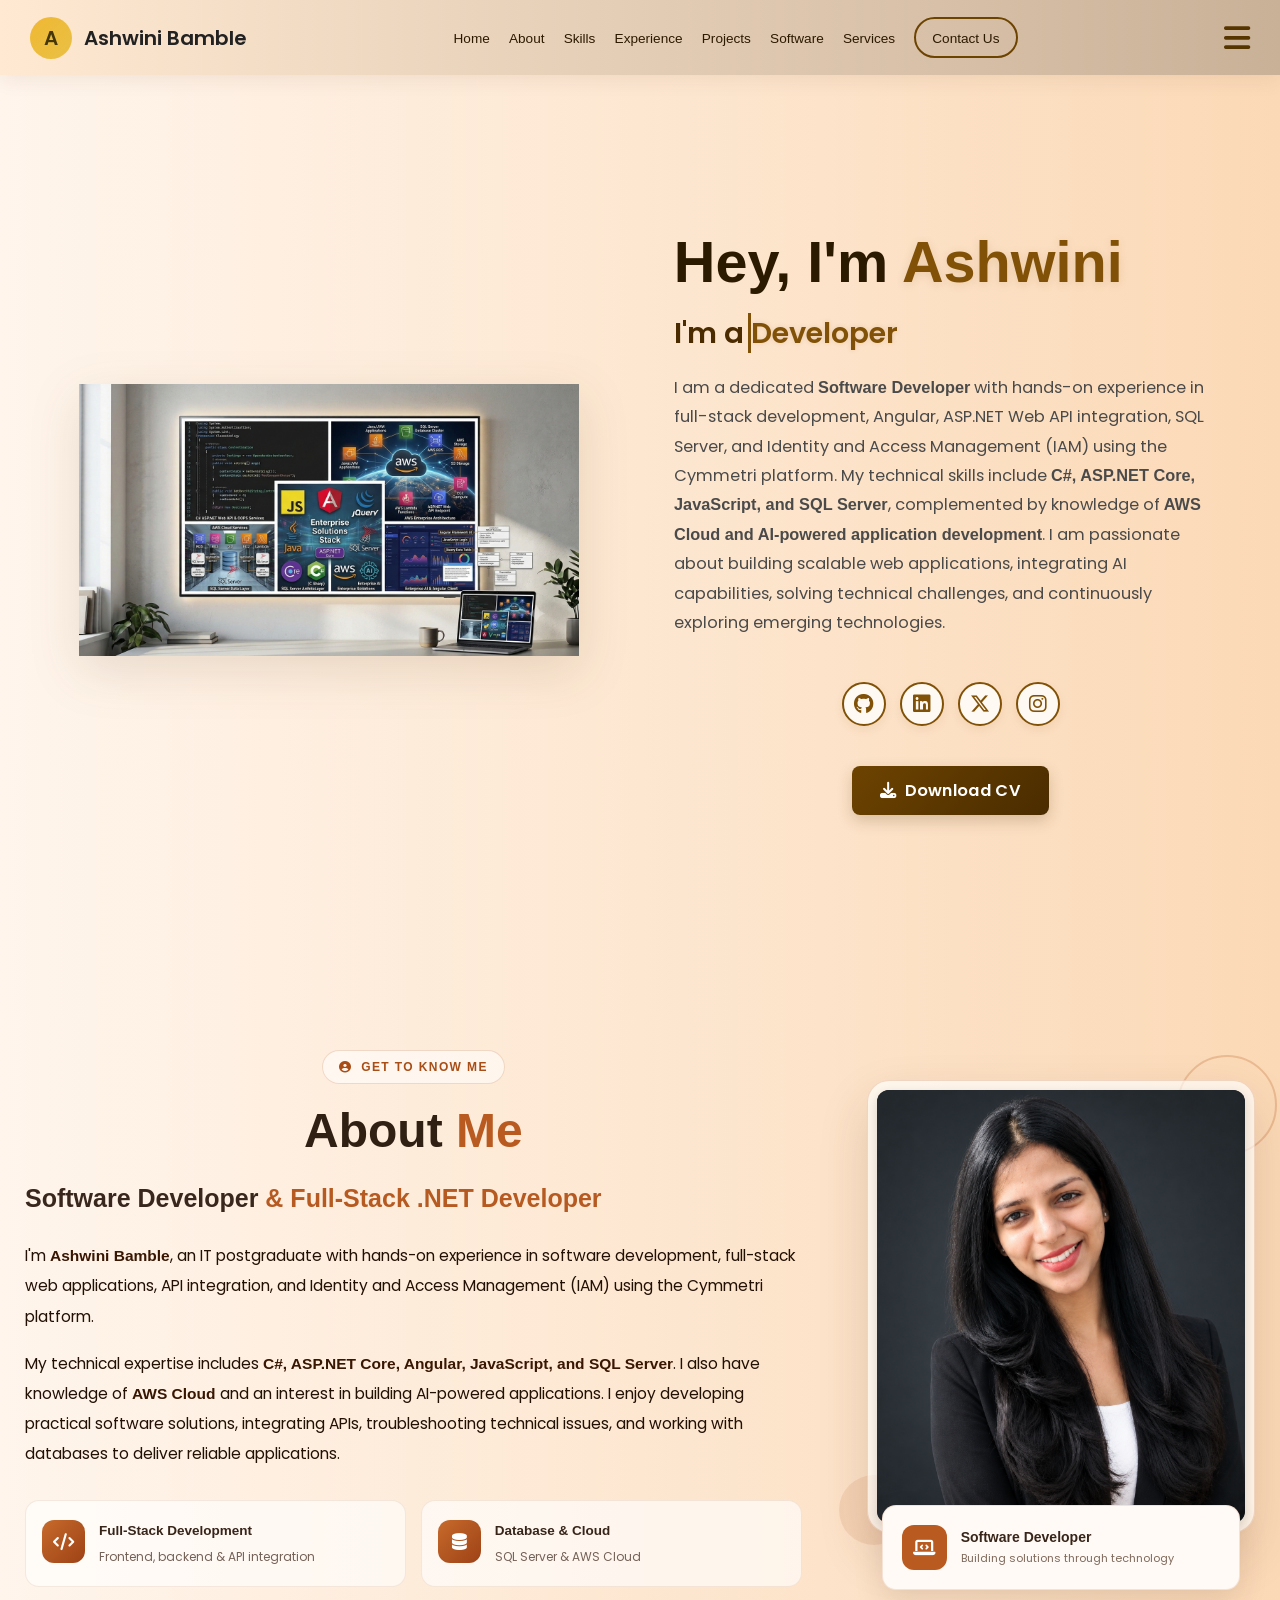
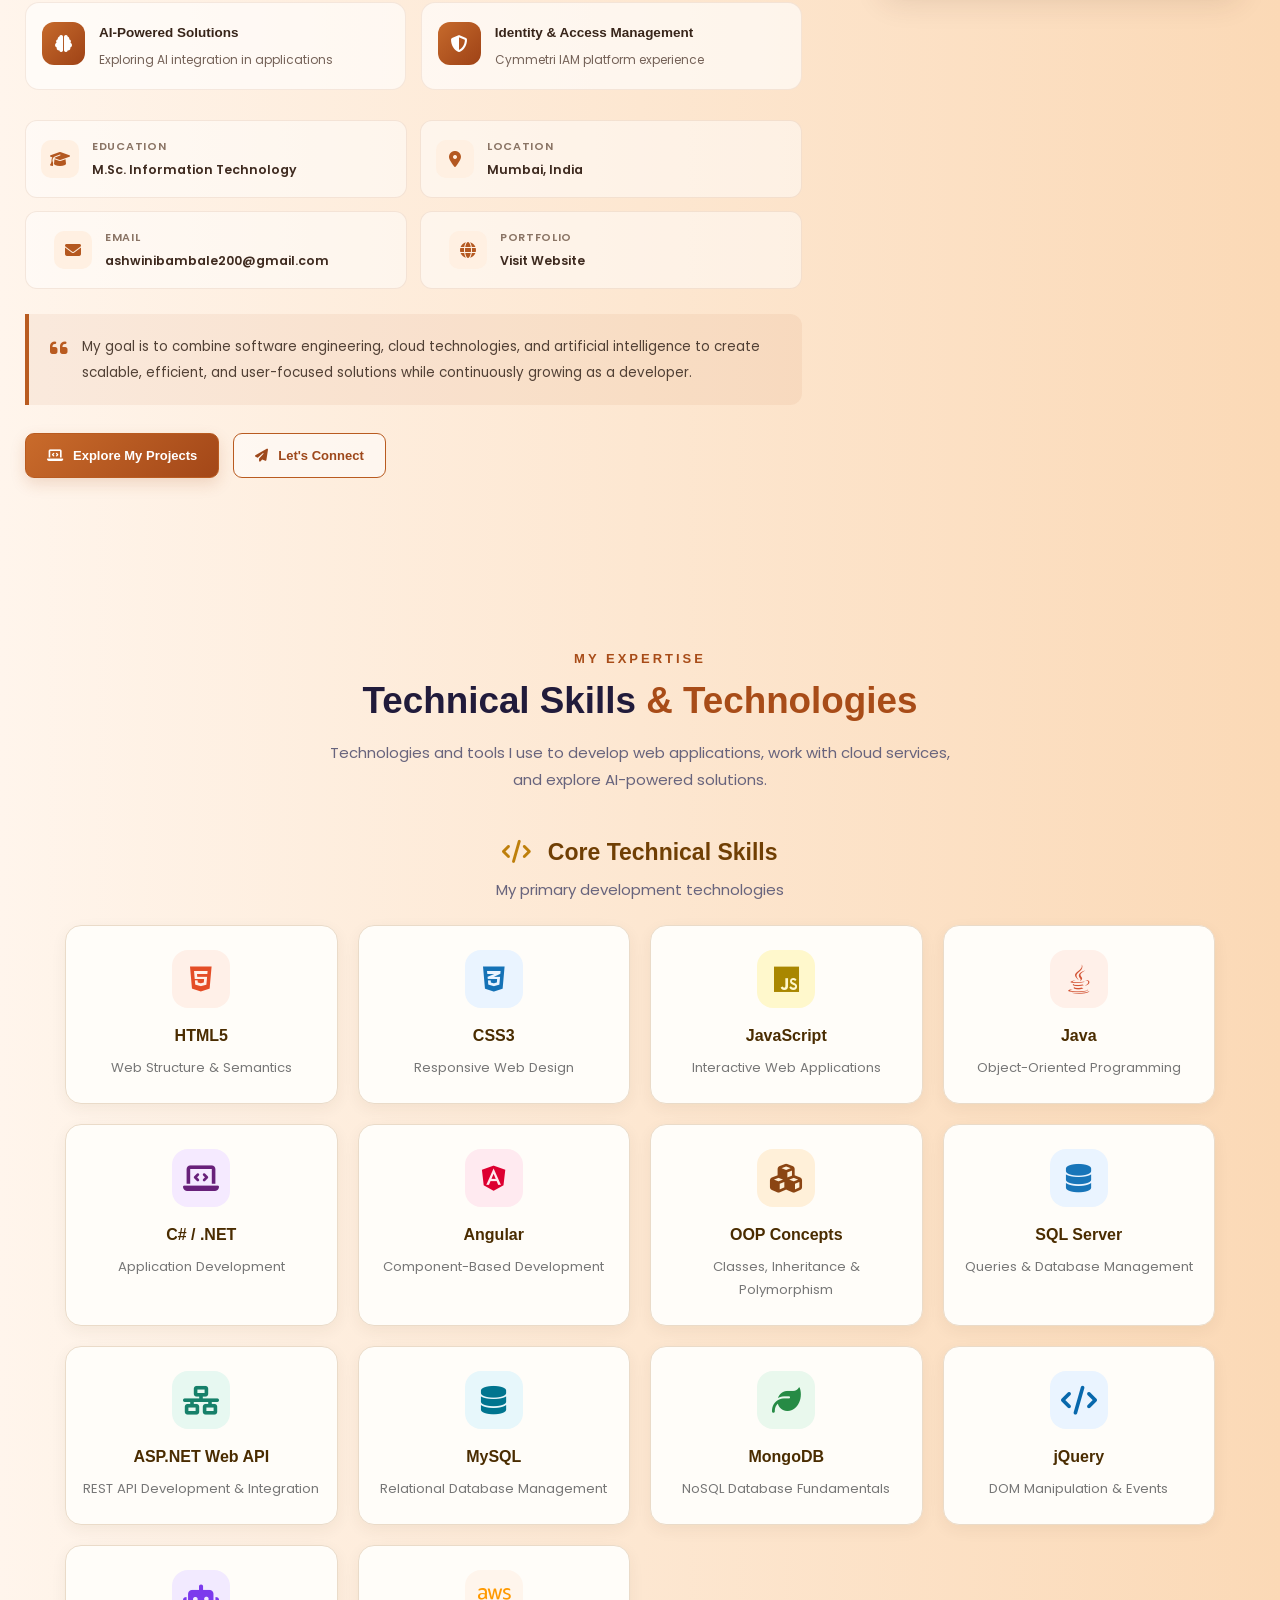
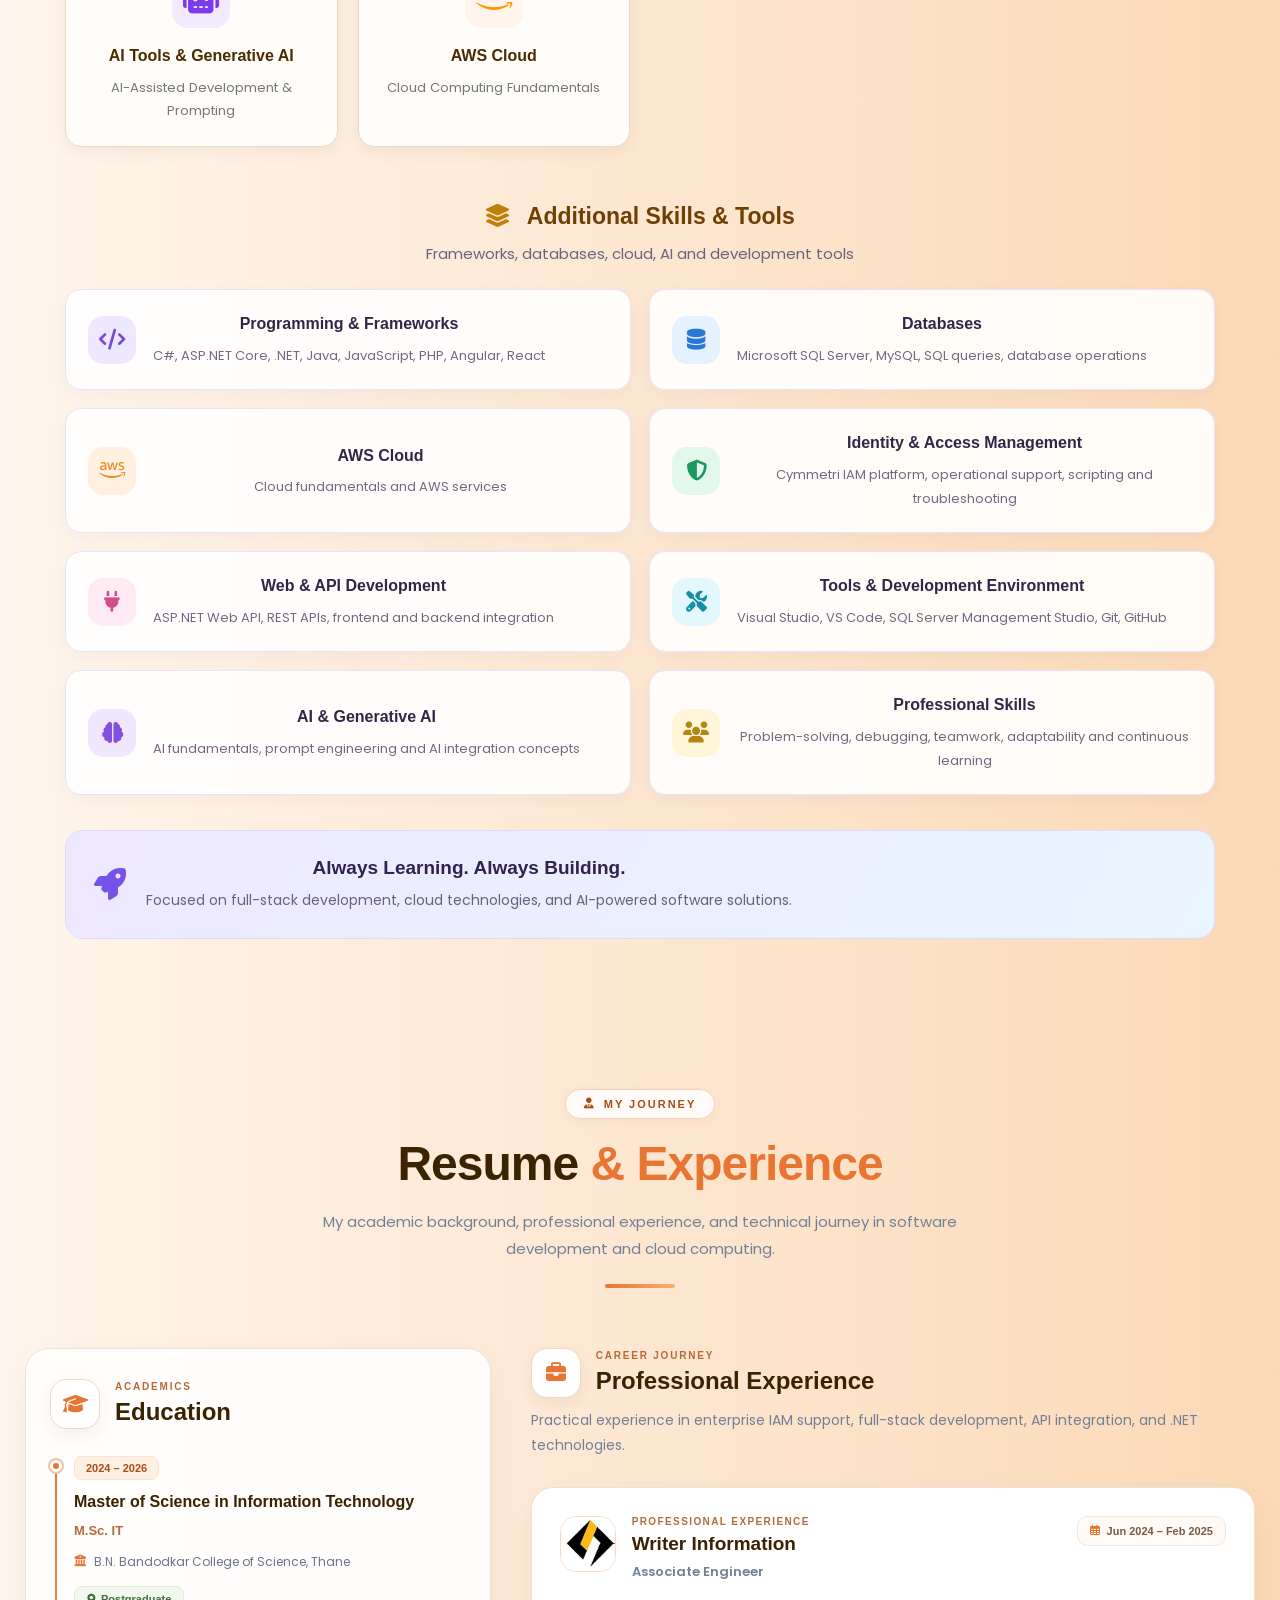
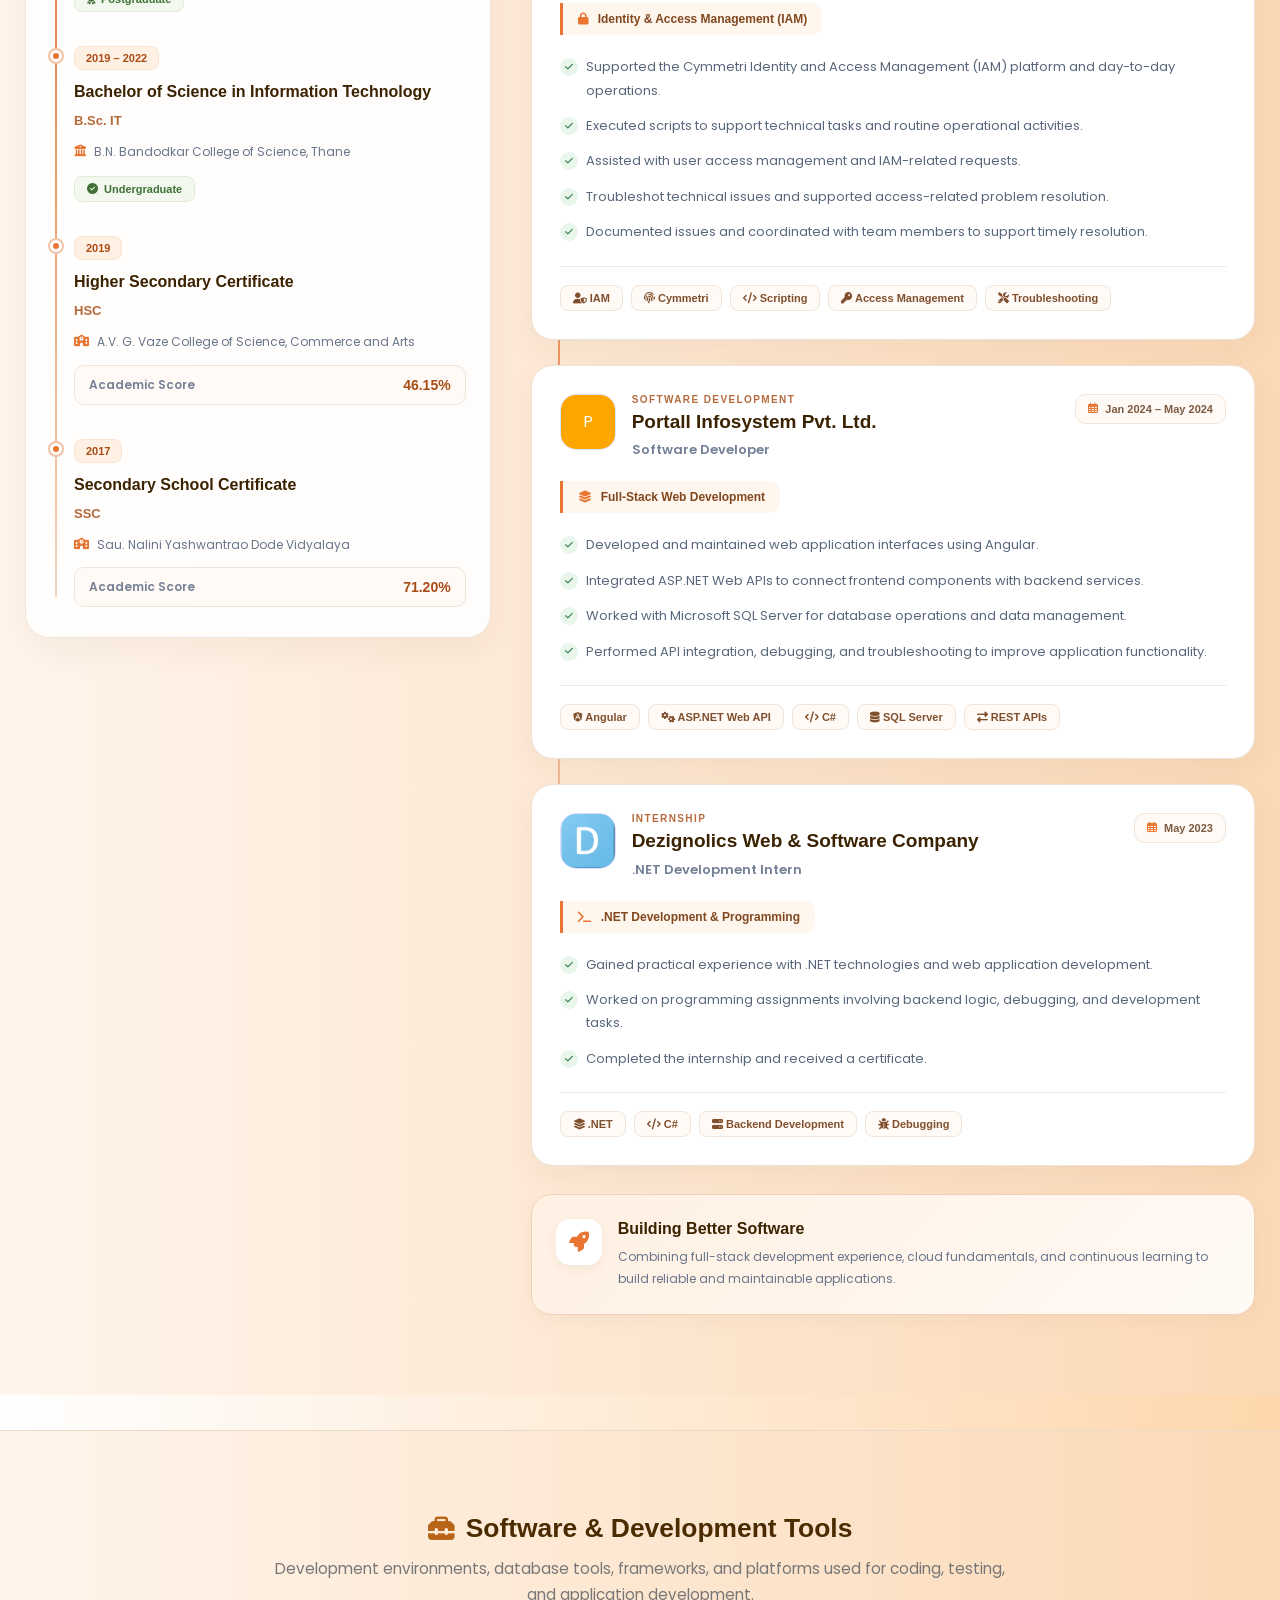
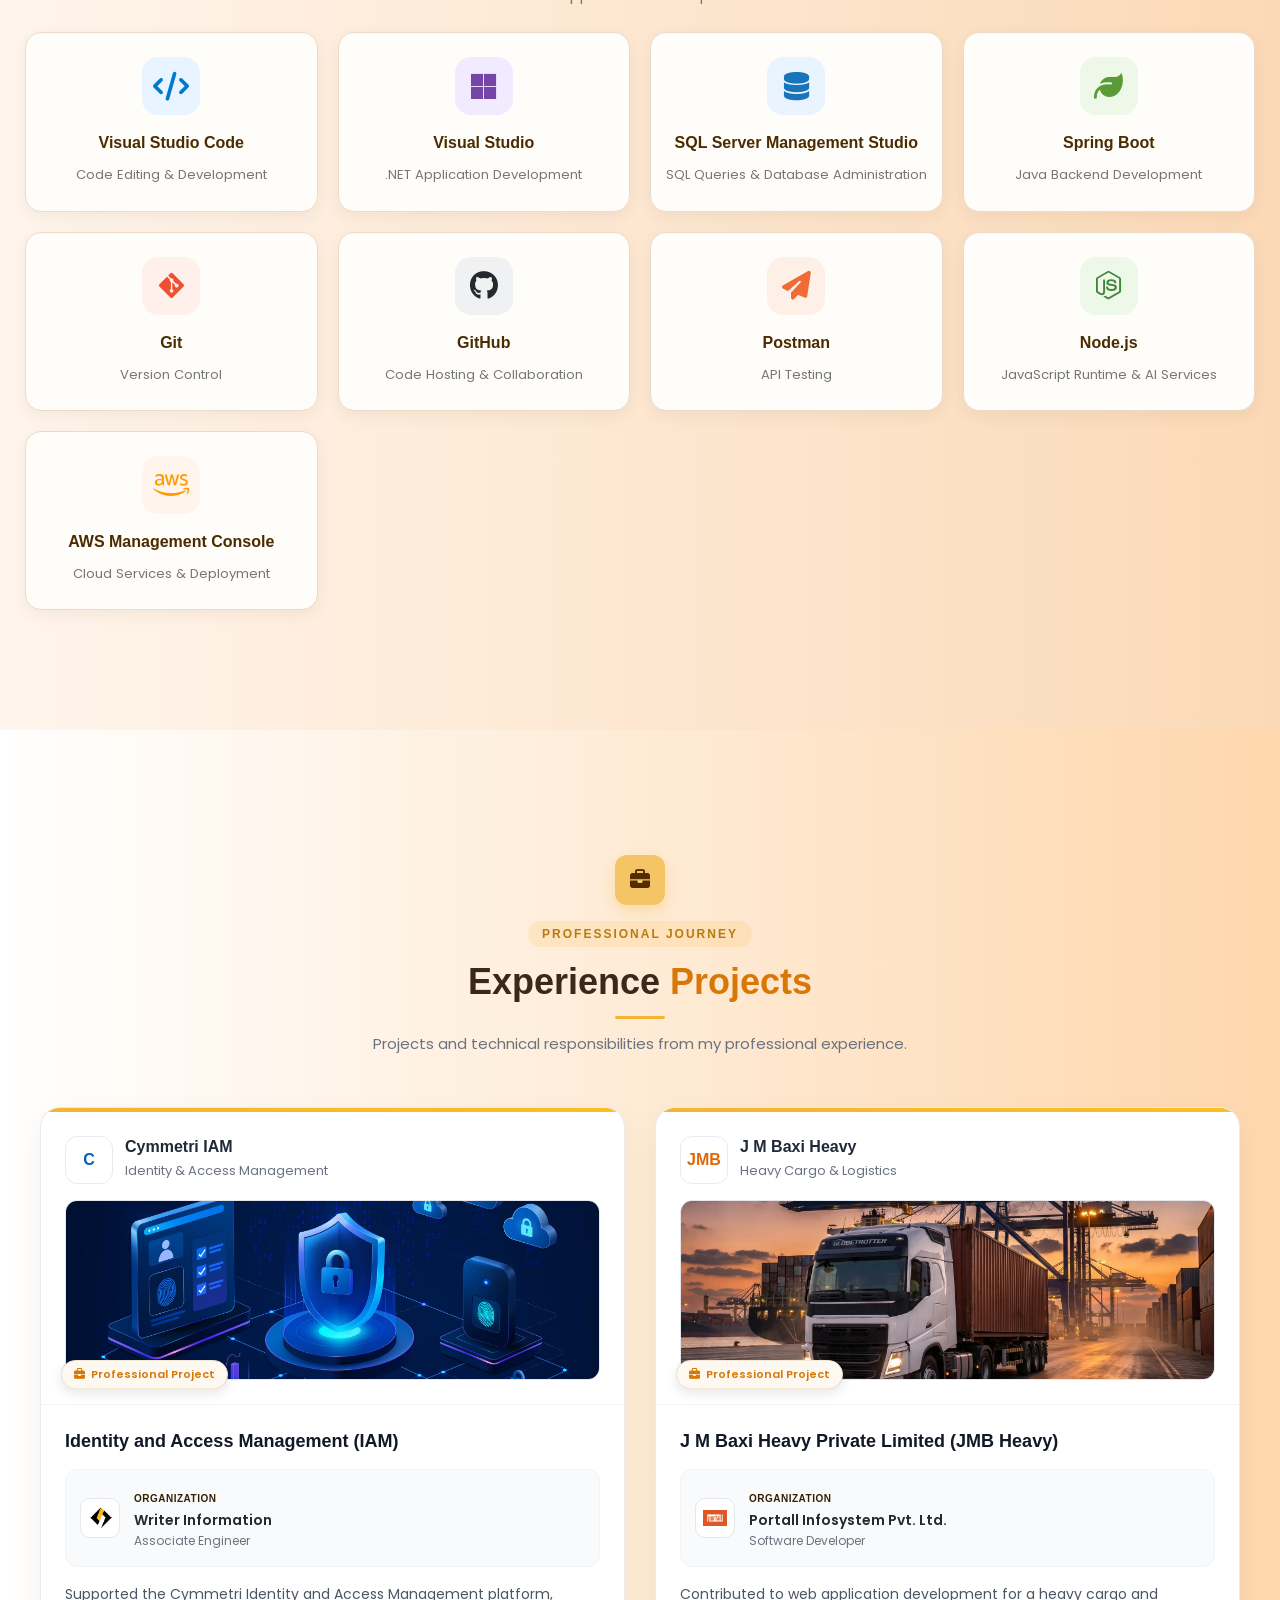
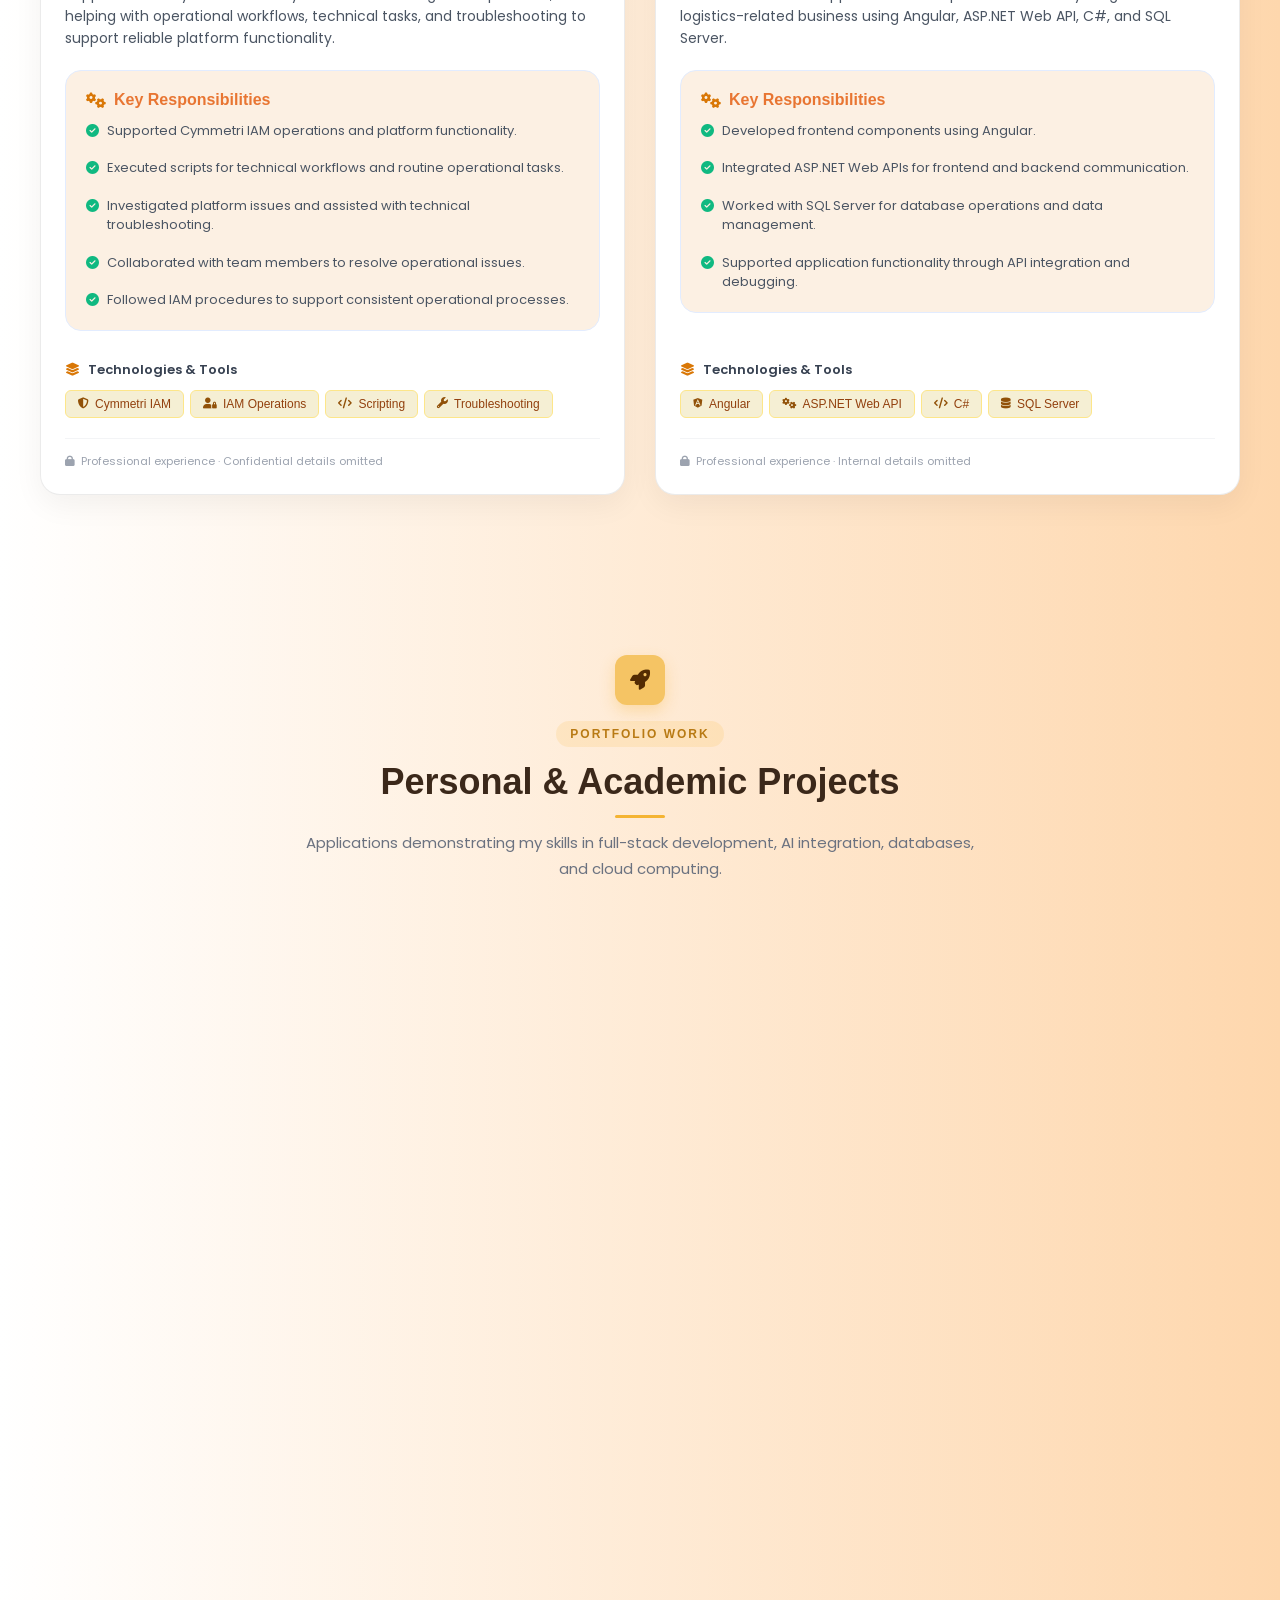
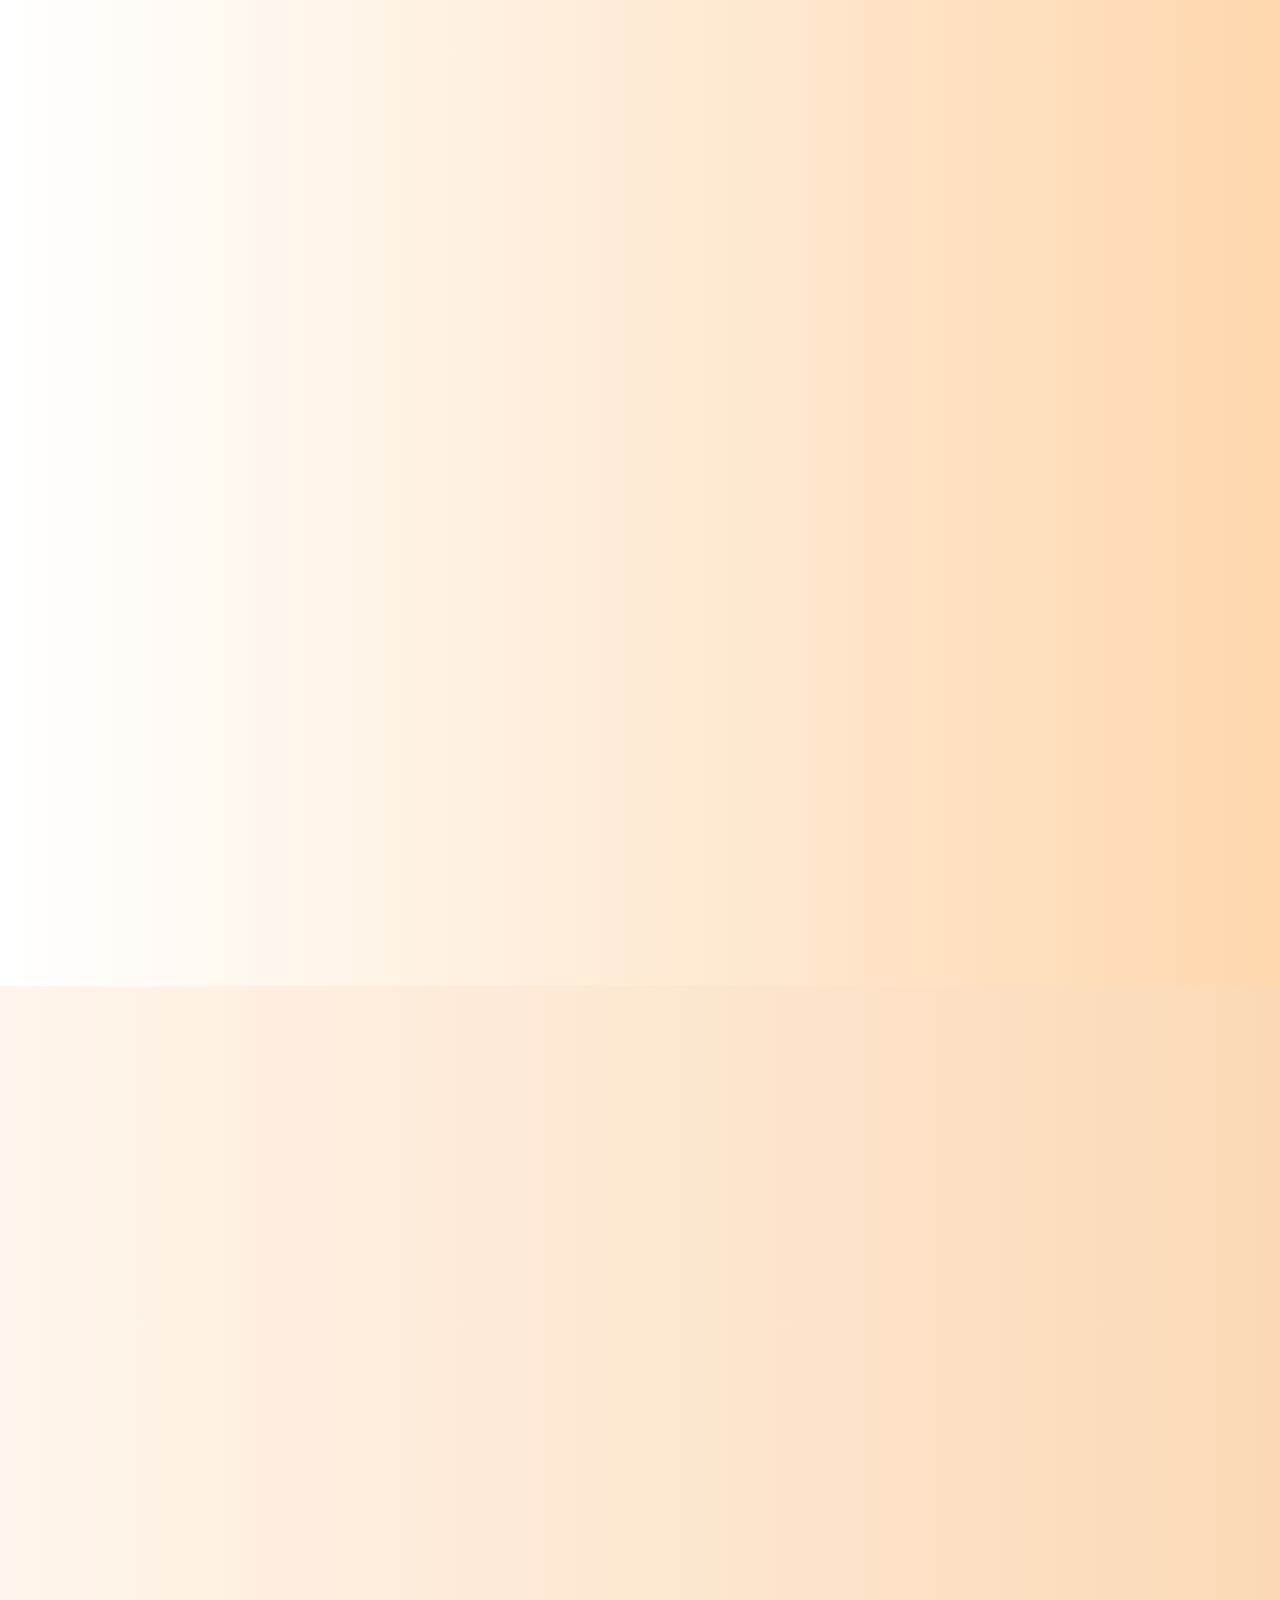
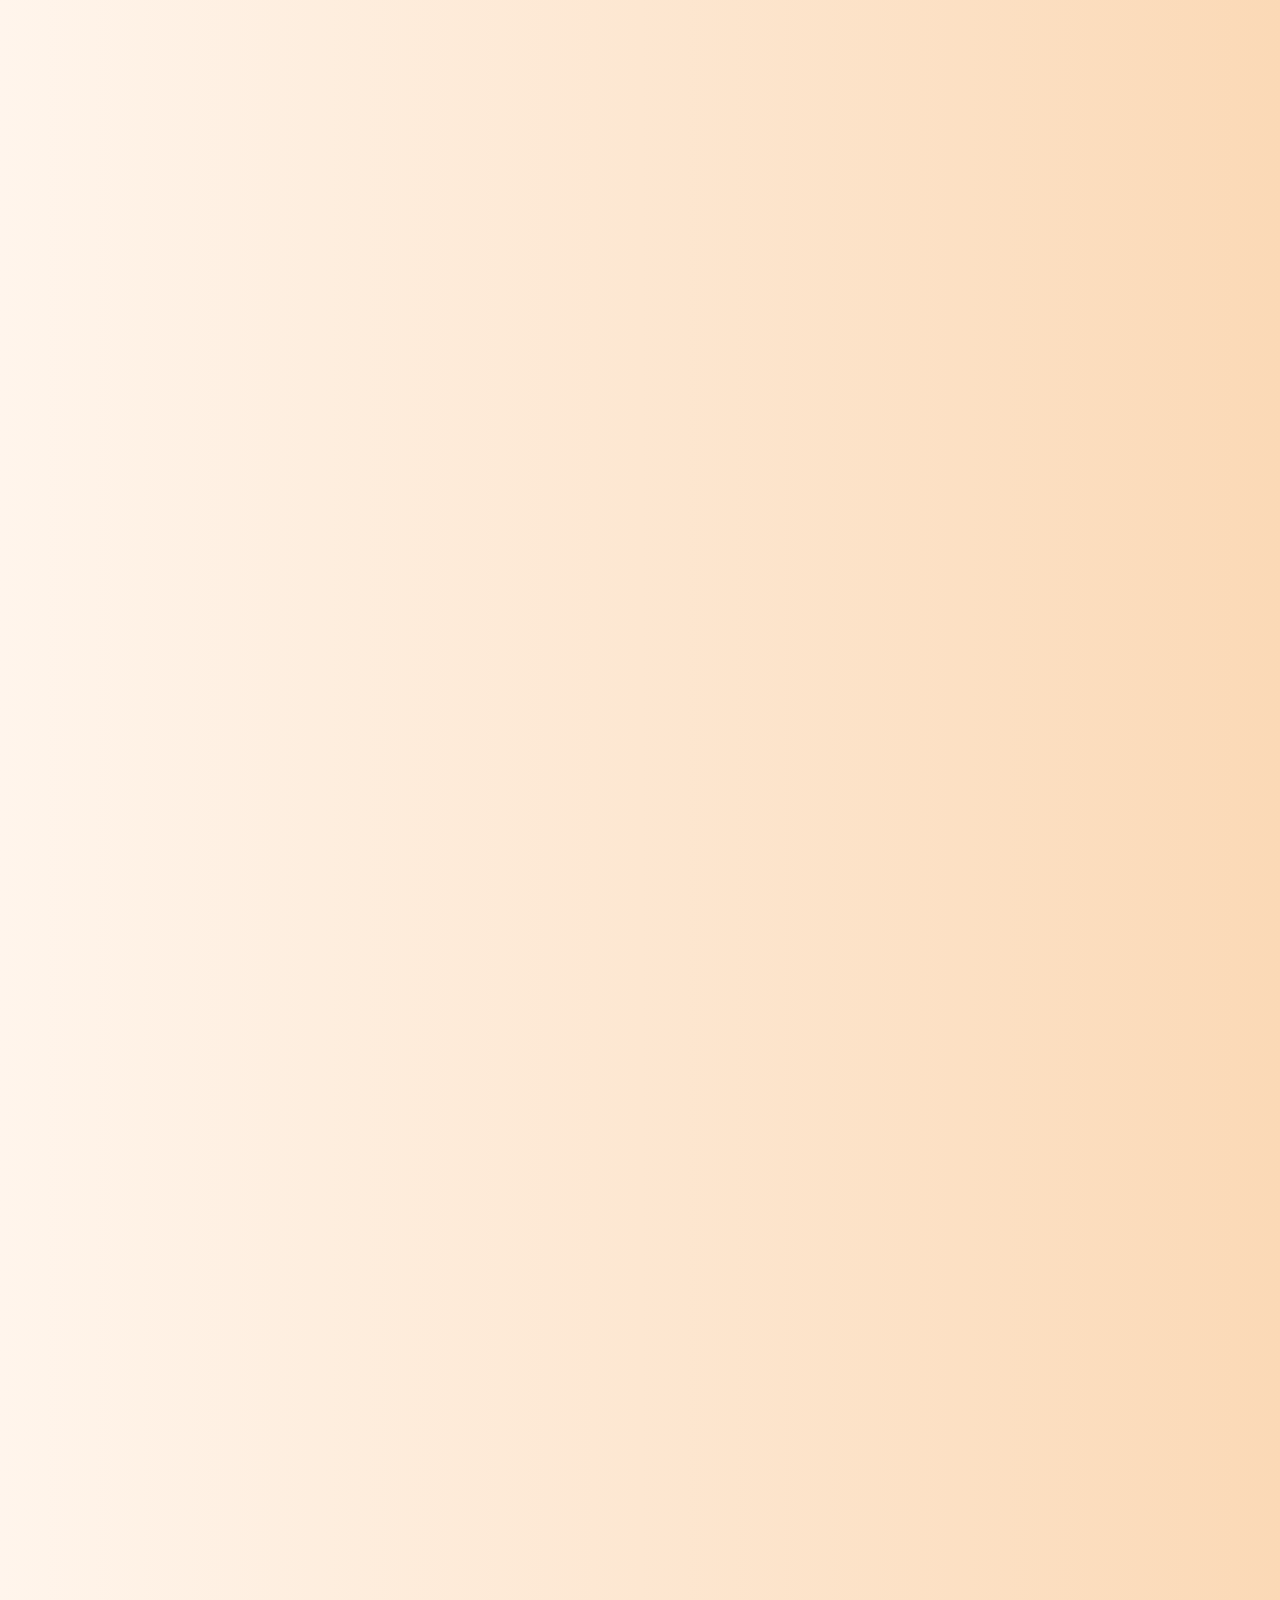
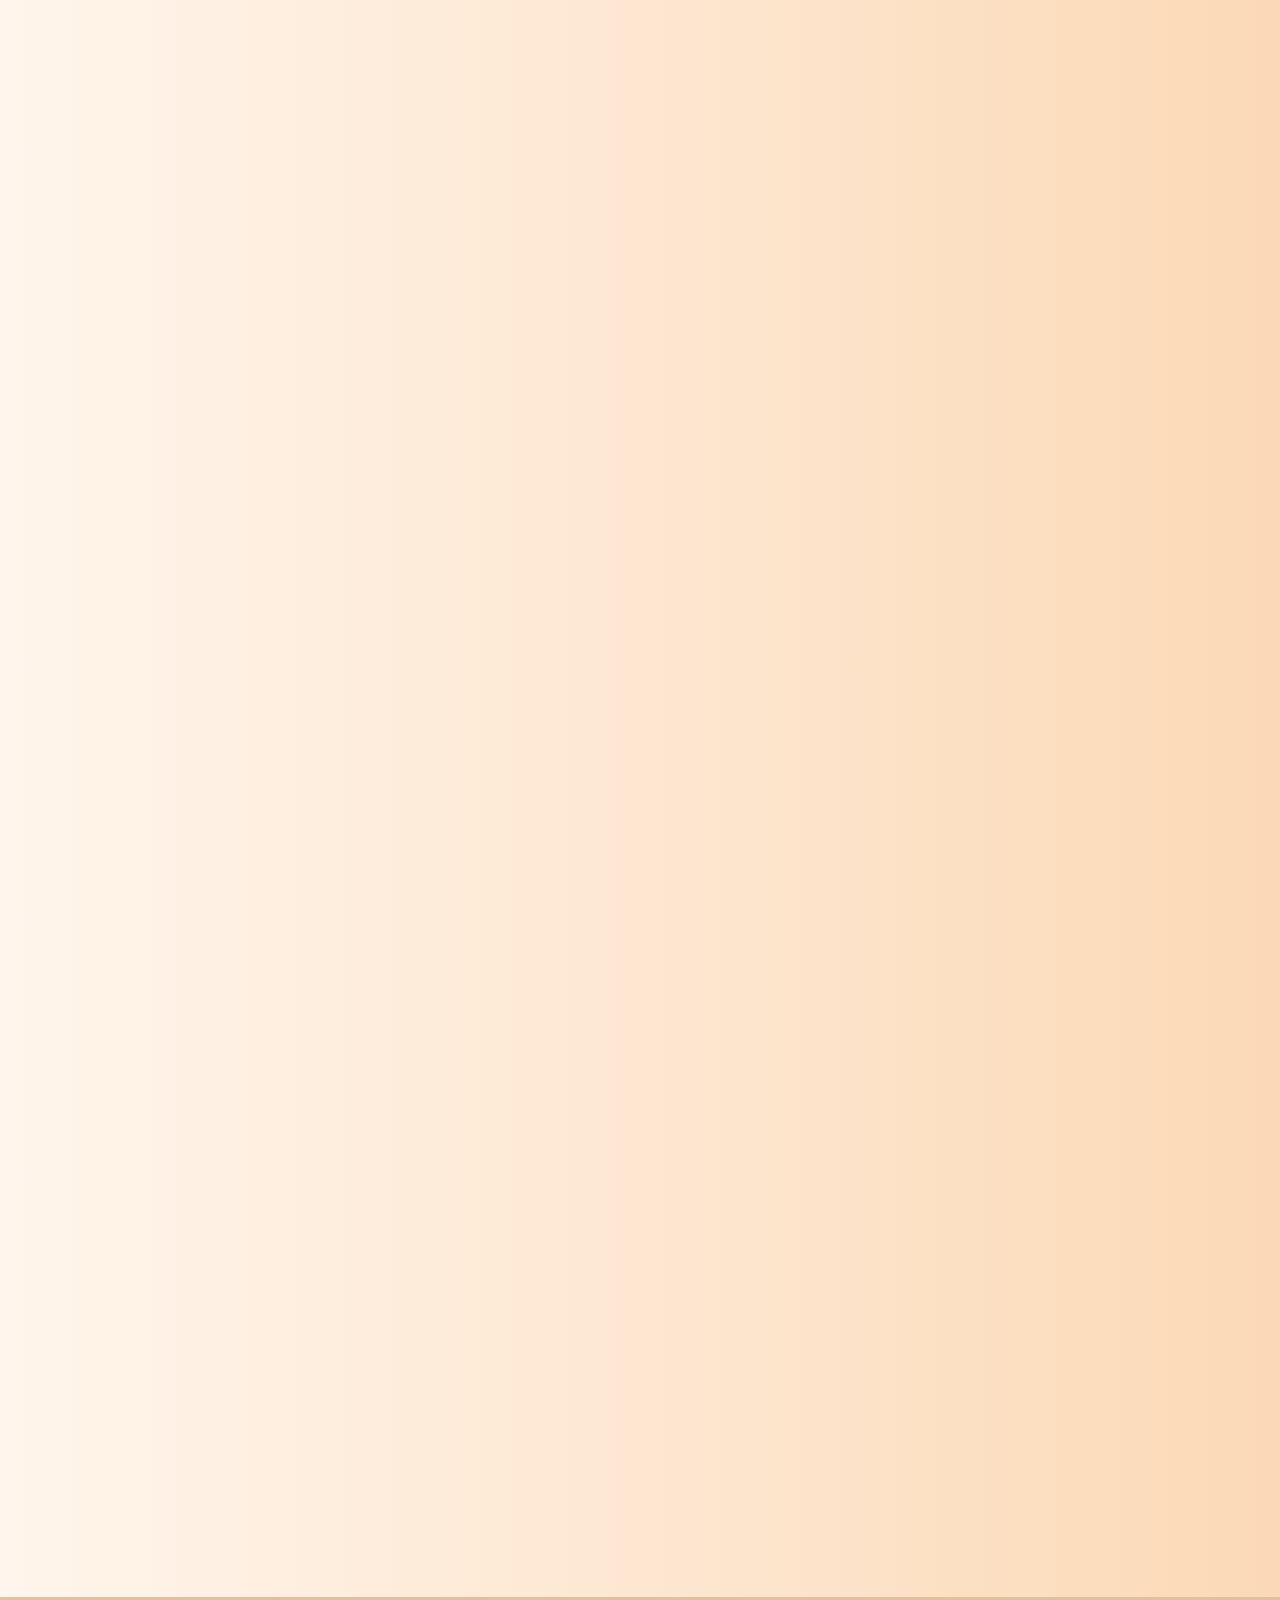
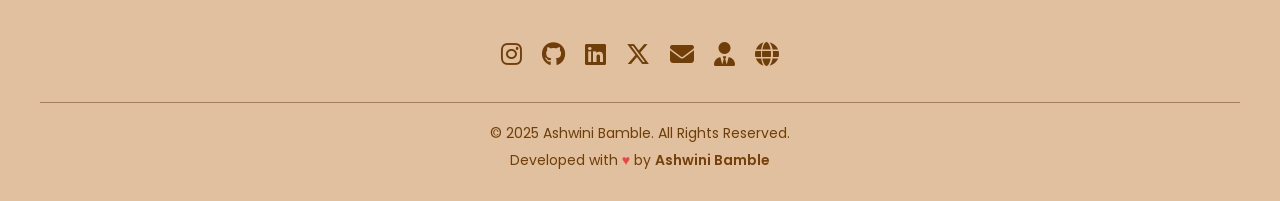
==== commit 2a1bf6aa: "Update index.html" ====
--- a/index.html
+++ b/index.html
@@ -78,7 +78,7 @@
       </a>
 
       <!-- LinkedIn -->
-      <a href="https://www.linkedin.com/in/ashwini-bambale-016206223/" target="_blank" rel="noopener noreferrer" aria-label="LinkedIn" style="color: #6f3e09; font-size: 24px;">
+      <a href="https://www.linkedin.com/in/ashwini-bamble-016206223/" target="_blank" rel="noopener noreferrer" aria-label="LinkedIn" style="color: #6f3e09; font-size: 24px;">
         <i class="fab fa-linkedin"></i>
       </a>
 
